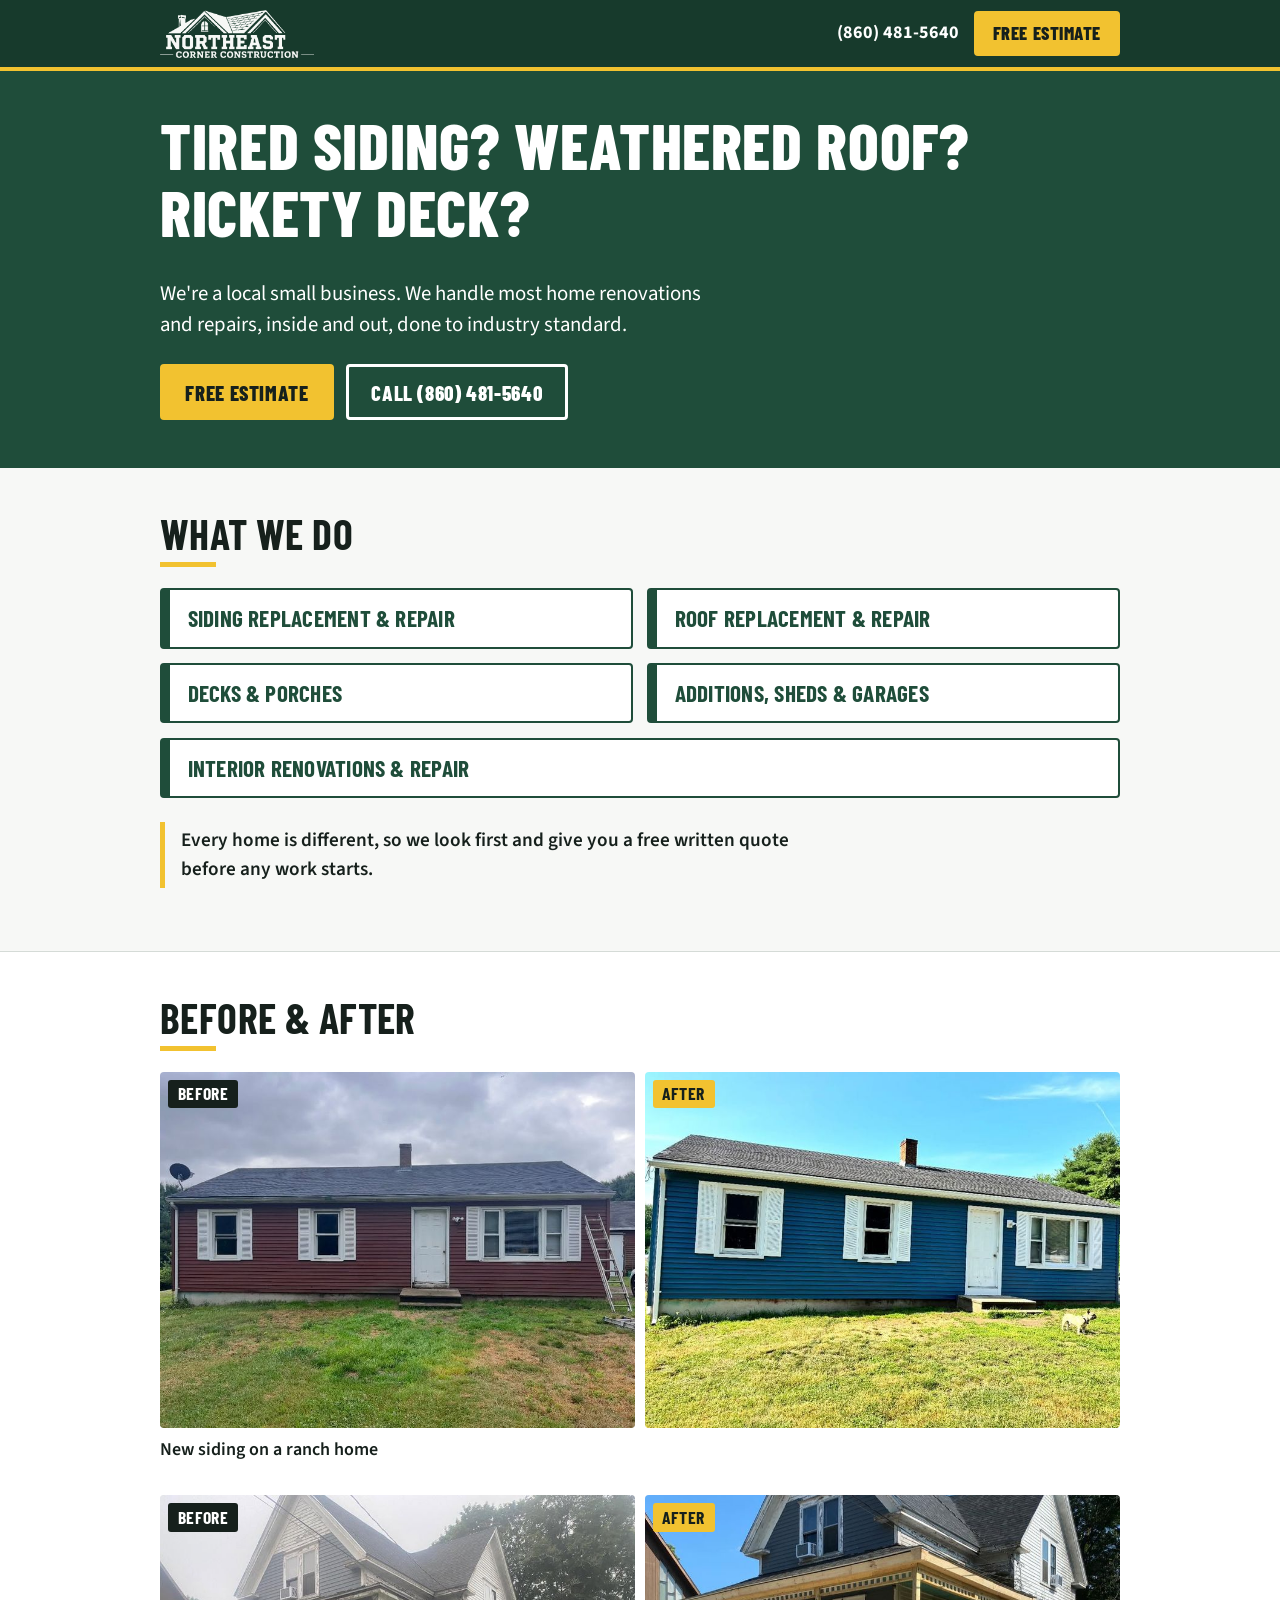
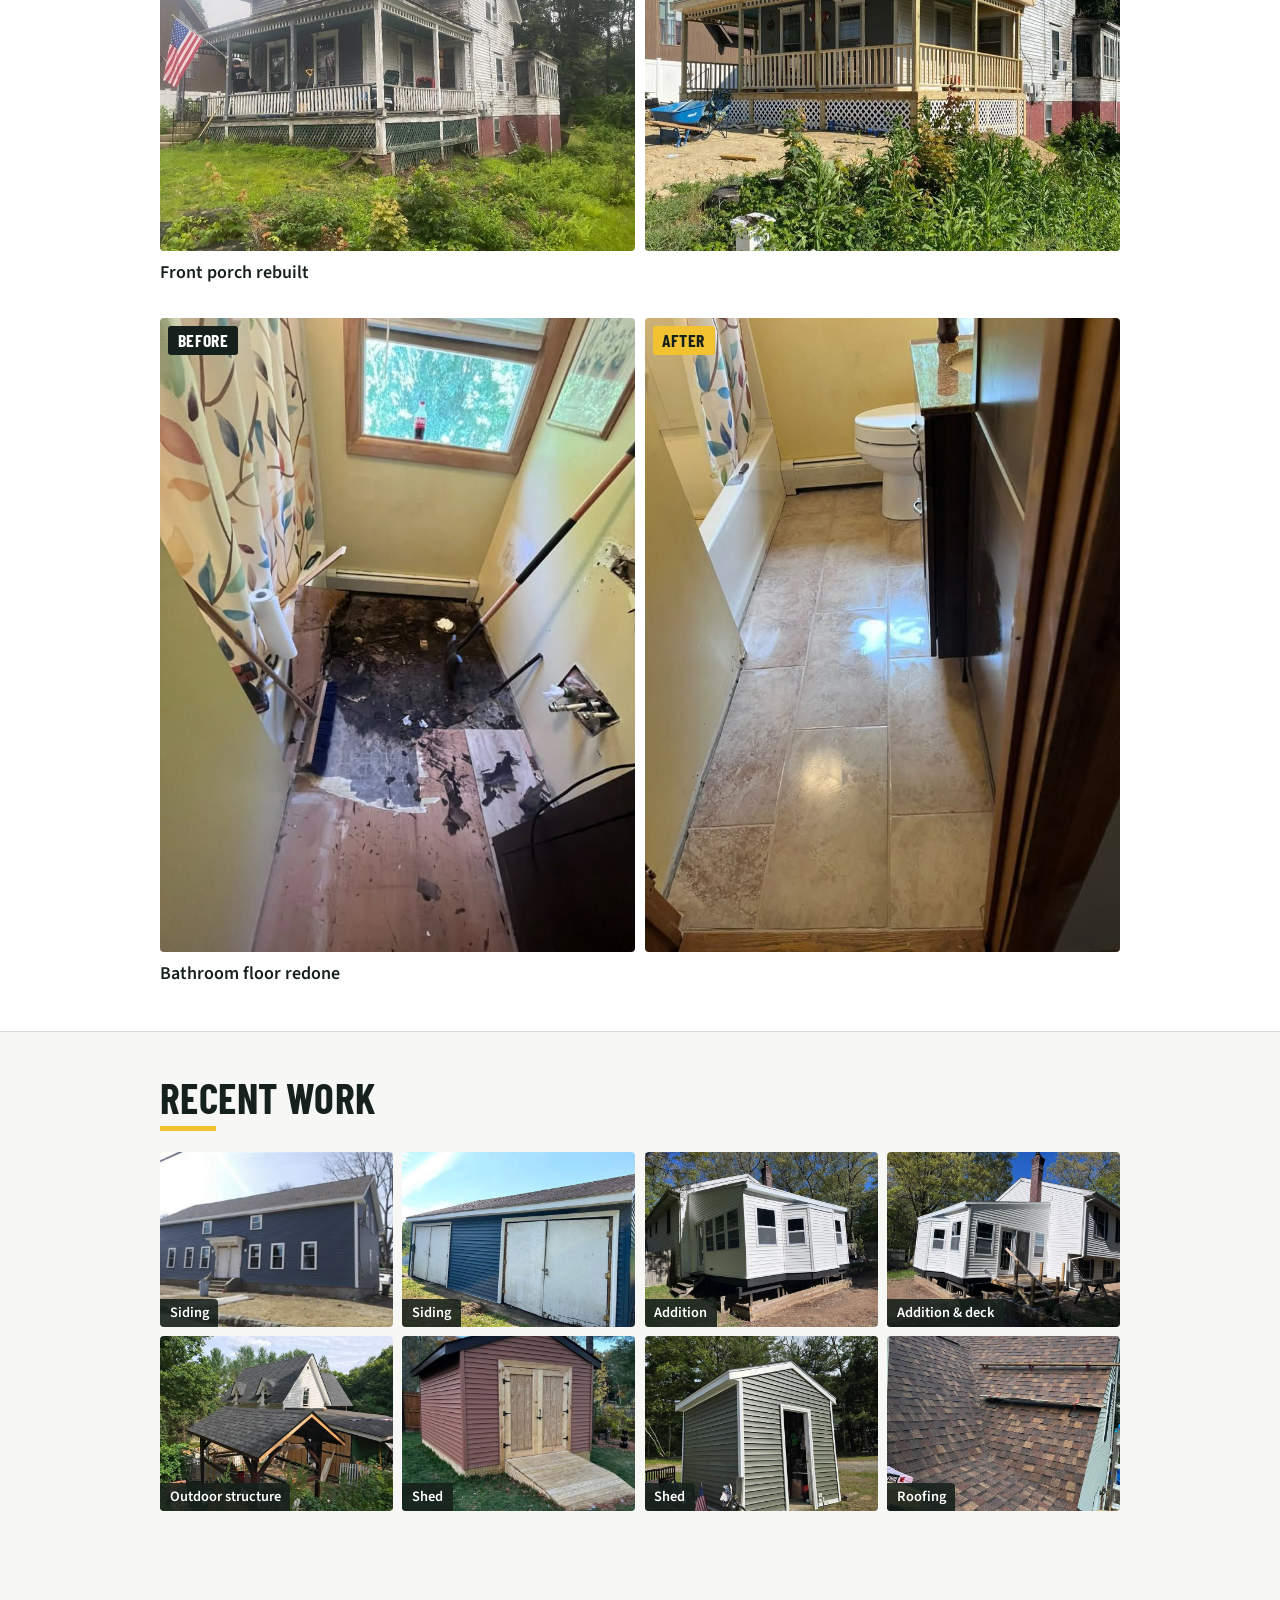
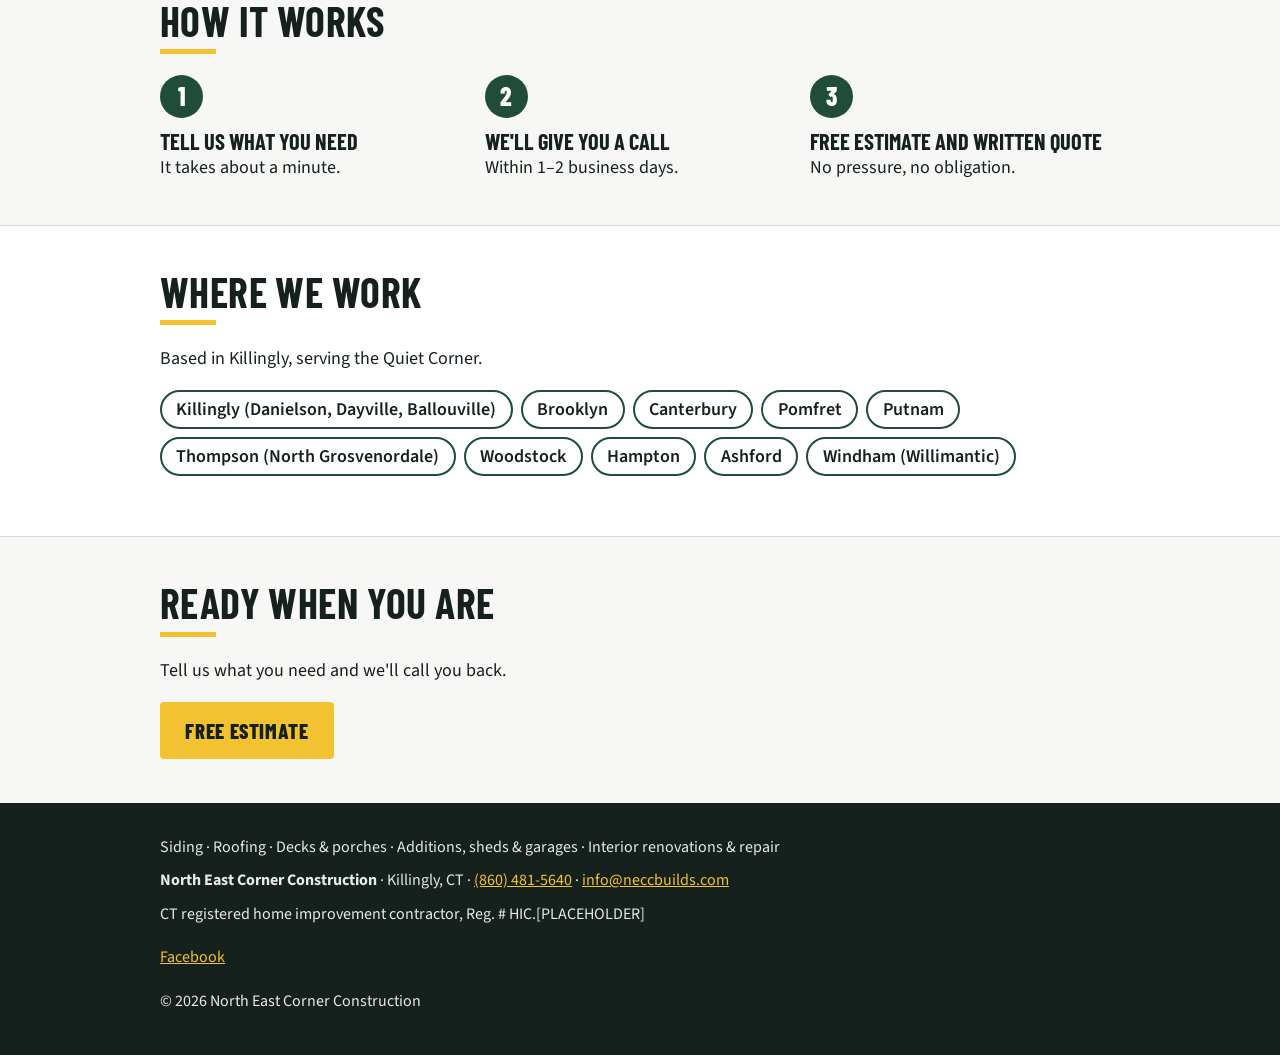
==== index.html @ 715888c3 "Initial NECC site: home, estimate form, before/after and work photos Static site for North East Corn" ====
<!doctype html>
<html lang="en">
<head>
  <meta charset="utf-8">
  <meta name="viewport" content="width=device-width, initial-scale=1">
  <title>North East Corner Construction | Siding, Roofing, Decks &amp; Renovations in Killingly, CT</title>
  <meta name="description" content="Local small business in Killingly, CT serving the Quiet Corner. Siding, roofing, decks, porches, additions, sheds, garages, and interior renovations and repair. Free written estimates.">
  <link rel="canonical" href="https://neccbuilds.com/">
  <link rel="icon" href="/favicon.svg" type="image/svg+xml">
  <meta name="theme-color" content="#1F4D3A">

  <meta property="og:type" content="website">
  <meta property="og:site_name" content="North East Corner Construction">
  <meta property="og:title" content="North East Corner Construction | Killingly, CT">
  <meta property="og:description" content="Siding, roofing, decks, porches, additions, sheds, garages, and interior renovations and repair across the Quiet Corner. Free written estimates.">
  <meta property="og:url" content="https://neccbuilds.com/">
  <meta name="twitter:card" content="summary">

  <link rel="preconnect" href="https://fonts.googleapis.com">
  <link rel="preconnect" href="https://fonts.gstatic.com" crossorigin>
  <link rel="stylesheet" href="https://fonts.googleapis.com/css2?family=Barlow+Condensed:wght@700;800&family=Source+Sans+3:wght@400;600;700&display=swap">
  <link rel="stylesheet" href="/css/style.css">

  <script type="application/ld+json">
  {
    "@context": "https://schema.org",
    "@type": "HomeAndConstructionBusiness",
    "name": "North East Corner Construction",
    "url": "https://neccbuilds.com/",
    "description": "Local small business in Killingly, CT. Siding, roofing, decks and porches, additions, sheds and garages, and interior renovations and repair.",
    "telephone": "+18604815640",
    "email": "info@neccbuilds.com",
    "address": {
      "@type": "PostalAddress",
      "addressLocality": "Killingly",
      "addressRegion": "CT",
      "addressCountry": "US"
    },
    "areaServed": [
      {"@type": "City", "name": "Killingly"},
      {"@type": "City", "name": "Danielson"},
      {"@type": "City", "name": "Dayville"},
      {"@type": "City", "name": "Ballouville"},
      {"@type": "City", "name": "Brooklyn"},
      {"@type": "City", "name": "Canterbury"},
      {"@type": "City", "name": "Pomfret"},
      {"@type": "City", "name": "Putnam"},
      {"@type": "City", "name": "Thompson"},
      {"@type": "City", "name": "North Grosvenordale"},
      {"@type": "City", "name": "Woodstock"},
      {"@type": "City", "name": "Hampton"},
      {"@type": "City", "name": "Ashford"},
      {"@type": "City", "name": "Windham"},
      {"@type": "City", "name": "Willimantic"}
    ]
  }
  </script>
</head>
<body>
  <a class="skip" href="#main">Skip to content</a>

  <header class="site-header">
    <div class="wrap">
      <a class="brand" href="/"><img src="/img/necc-logo-light.png" alt="North East Corner Construction" width="1017" height="318"></a>
      <div class="header-actions">
        <a class="tel-link" href="tel:+18604815640">(860) 481-5640</a>
        <a class="btn" href="/estimate/?src=website">Free estimate</a>
      </div>
    </div>
  </header>

  <main id="main">
    <section class="hero">
      <div class="wrap">
        <h1>Tired siding? Weathered roof? Rickety deck?</h1>
        <p class="sub">We're a local small business. We handle most home renovations and repairs, inside and out, done to industry standard.</p>
        <div class="cta-row">
          <a class="btn" href="/estimate/?src=website">Free estimate</a>
          <a class="btn btn-ghost" href="tel:+18604815640">Call (860) 481-5640</a>
        </div>
      </div>
    </section>

    <section id="services">
      <div class="wrap">
        <h2 class="rule">What we do</h2>
        <ul class="cards">
          <li class="card"><h3>Siding replacement &amp; repair</h3></li>
          <li class="card"><h3>Roof replacement &amp; repair</h3></li>
          <li class="card"><h3>Decks &amp; porches</h3></li>
          <li class="card"><h3>Additions, sheds &amp; garages</h3></li>
          <li class="card"><h3>Interior renovations &amp; repair</h3></li>
        </ul>
        <p class="price-note">Every home is different, so we look first and give you a free written quote before any work starts.</p>
      </div>
    </section>

    <section id="results" class="alt">
      <div class="wrap">
        <h2 class="rule">Before &amp; after</h2>
        <div class="pairs">
          <figure class="pair">
            <div class="pair-imgs">
              <div class="pair-img"><span class="tag">Before</span><img src="/img/work/ranch-before-front.jpg" srcset="/img/work/ranch-before-front-800.jpg 800w, /img/work/ranch-before-front.jpg 960w" sizes="(min-width: 62rem) 480px, (min-width: 40rem) 46vw, 100vw" alt="Ranch house with dark red siding and white shutters before the work" width="960" height="708" loading="lazy" decoding="async"></div>
              <div class="pair-img"><span class="tag tag-after">After</span><img src="/img/work/ranch-after-front.jpg" srcset="/img/work/ranch-after-front-800.jpg 800w, /img/work/ranch-after-front.jpg 960w" sizes="(min-width: 62rem) 480px, (min-width: 40rem) 46vw, 100vw" alt="The same ranch house with new blue siding and white shutters" width="960" height="706" loading="lazy" decoding="async"></div>
            </div>
            <figcaption>New siding on a ranch home</figcaption>
          </figure>
          <figure class="pair pair-porch">
            <div class="pair-imgs">
              <div class="pair-img"><span class="tag">Before</span><img src="/img/work/porch-before.jpg" srcset="/img/work/porch-before-800.jpg 800w, /img/work/porch-before.jpg 1179w" sizes="(min-width: 62rem) 480px, (min-width: 40rem) 46vw, 100vw" alt="Old front porch with worn paint on a two-story house" width="1179" height="858" loading="lazy" decoding="async"></div>
              <div class="pair-img"><span class="tag tag-after">After</span><img src="/img/work/porch-after-front.jpg" srcset="/img/work/porch-after-front-800.jpg 800w, /img/work/porch-after-front.jpg 1179w" sizes="(min-width: 62rem) 480px, (min-width: 40rem) 46vw, 100vw" alt="New wood-framed front porch with railing and lattice skirting" width="1179" height="1554" loading="lazy" decoding="async"></div>
            </div>
            <figcaption>Front porch rebuilt</figcaption>
          </figure>
          <figure class="pair pair-portrait">
            <div class="pair-imgs">
              <div class="pair-img"><span class="tag">Before</span><img src="/img/work/bathroom-before-gutted.jpg" sizes="(min-width: 62rem) 480px, (min-width: 40rem) 46vw, 100vw" alt="Bathroom with the old floor torn out down to the subfloor" width="720" height="960" loading="lazy" decoding="async"></div>
              <div class="pair-img"><span class="tag tag-after">After</span><img src="/img/work/bathroom-after-floor.jpg" sizes="(min-width: 62rem) 480px, (min-width: 40rem) 46vw, 100vw" alt="Bathroom with a new tile floor" width="720" height="960" loading="lazy" decoding="async"></div>
            </div>
            <figcaption>Bathroom floor redone</figcaption>
          </figure>
        </div>
      </div>
    </section>

    <section id="work">
      <div class="wrap">
        <h2 class="rule">Recent work</h2>
        <ul class="gallery">
          <li><a href="/img/work/colonial-blue-siding-after.jpg"><img src="/img/work/colonial-blue-siding-after.jpg" srcset="/img/work/colonial-blue-siding-after-800.jpg 800w, /img/work/colonial-blue-siding-after.jpg 828w" sizes="(min-width: 62rem) 240px, (min-width: 40rem) 23vw, 46vw" alt="Two-story house with new blue vinyl siding and white window trim" width="828" height="541" loading="lazy" decoding="async"><span class="cat">Siding</span></a></li>
          <li><a href="/img/work/garage-after-blue.jpg"><img src="/img/work/garage-after-blue.jpg" srcset="/img/work/garage-after-blue-800.jpg 800w, /img/work/garage-after-blue.jpg 960w" sizes="(min-width: 62rem) 240px, (min-width: 40rem) 23vw, 46vw" alt="Detached garage with new blue vinyl siding and white trim" width="960" height="706" loading="lazy" decoding="async"><span class="cat">Siding</span></a></li>
          <li><a href="/img/work/addition-white-corner.jpg"><img src="/img/work/addition-white-corner.jpg" srcset="/img/work/addition-white-corner-800.jpg 800w, /img/work/addition-white-corner.jpg 1600w" sizes="(min-width: 62rem) 240px, (min-width: 40rem) 23vw, 46vw" alt="White vinyl-sided addition with several windows on a raised black foundation" width="1600" height="1200" loading="lazy" decoding="async"><span class="cat">Addition</span></a></li>
          <li><a href="/img/work/addition-white-rear-deck.jpg"><img src="/img/work/addition-white-rear-deck.jpg" srcset="/img/work/addition-white-rear-deck-800.jpg 800w, /img/work/addition-white-rear-deck.jpg 1600w" sizes="(min-width: 62rem) 240px, (min-width: 40rem) 23vw, 46vw" alt="White vinyl-sided addition at the back of a house with a new wood deck and steps" width="1600" height="1200" loading="lazy" decoding="async"><span class="cat">Addition & deck</span></a></li>
          <li><a href="/img/work/pavilion-timber-frame-shingle-roof.jpg"><img src="/img/work/pavilion-timber-frame-shingle-roof.jpg" srcset="/img/work/pavilion-timber-frame-shingle-roof-800.jpg 800w, /img/work/pavilion-timber-frame-shingle-roof.jpg 1600w" sizes="(min-width: 62rem) 240px, (min-width: 40rem) 23vw, 46vw" alt="Timber-frame pavilion with a new black shingle roof beside a house being re-roofed" width="1600" height="1200" loading="lazy" decoding="async"><span class="cat">Outdoor structure</span></a></li>
          <li><a href="/img/work/shed-red-vinyl-front-ramp.jpg"><img src="/img/work/shed-red-vinyl-front-ramp.jpg" sizes="(min-width: 62rem) 240px, (min-width: 40rem) 23vw, 46vw" alt="Red vinyl-sided shed with double wood doors and a ramp" width="720" height="960" loading="lazy" decoding="async"><span class="cat">Shed</span></a></li>
          <li><a href="/img/work/shed-green-vinyl-front.jpg"><img src="/img/work/shed-green-vinyl-front.jpg" srcset="/img/work/shed-green-vinyl-front-800.jpg 800w, /img/work/shed-green-vinyl-front.jpg 1536w" sizes="(min-width: 62rem) 240px, (min-width: 40rem) 23vw, 46vw" alt="Green vinyl-sided shed with white trim and an open door" width="1536" height="2048" loading="lazy" decoding="async"><span class="cat">Shed</span></a></li>
          <li><a href="/img/work/roof-architectural-shingles-closeup.jpg"><img src="/img/work/roof-architectural-shingles-closeup.jpg" srcset="/img/work/roof-architectural-shingles-closeup-800.jpg 800w, /img/work/roof-architectural-shingles-closeup.jpg 1536w" sizes="(min-width: 62rem) 240px, (min-width: 40rem) 23vw, 46vw" alt="Roof with new brown architectural shingles" width="1536" height="2048" loading="lazy" decoding="async"><span class="cat">Roofing</span></a></li>
        </ul>
      </div>
    </section>

    <section id="how">
      <div class="wrap">
        <h2 class="rule">How it works</h2>
        <ol class="steps">
          <li><strong>Tell us what you need</strong>It takes about a minute.</li>
          <li><strong>We'll give you a call</strong>Within 1&ndash;2 business days.</li>
          <li><strong>Free estimate and written quote</strong>No pressure, no obligation.</li>
        </ol>
      </div>
    </section>

    <section id="area" class="alt">
      <div class="wrap">
        <h2 class="rule">Where we work</h2>
        <p>Based in Killingly, serving the Quiet Corner.</p>
        <ul class="towns">
          <li>Killingly (Danielson, Dayville, Ballouville)</li>
          <li>Brooklyn</li>
          <li>Canterbury</li>
          <li>Pomfret</li>
          <li>Putnam</li>
          <li>Thompson (North Grosvenordale)</li>
          <li>Woodstock</li>
          <li>Hampton</li>
          <li>Ashford</li>
          <li>Windham (Willimantic)</li>
        </ul>
      </div>
    </section>

    <section id="start">
      <div class="wrap">
        <h2 class="rule">Ready when you are</h2>
        <p>Tell us what you need and we'll call you back.</p>
        <a class="btn" href="/estimate/?src=website">Free estimate</a>
      </div>
    </section>
  </main>

  <footer class="site-footer">
    <div class="wrap">
      <p>Siding &middot; Roofing &middot; Decks &amp; porches &middot; Additions, sheds &amp; garages &middot; Interior renovations &amp; repair</p>
      <p><strong>North East Corner Construction</strong> &middot; Killingly, CT &middot; <a href="tel:+18604815640">(860) 481-5640</a> &middot; <a href="mailto:info@neccbuilds.com">info@neccbuilds.com</a></p>
      <!-- TODO(Noah): replace HIC.[PLACEHOLDER] with the real registration number once the owner supplies it -->
      <p>CT registered home improvement contractor, Reg. # HIC.[PLACEHOLDER]</p>
      <p class="foot-links">
        <a href="https://www.facebook.com/profile.php?id=61581040070336" target="_blank" rel="noopener">Facebook</a>
      </p>
      <p>&copy; <span id="yr">2026</span> North East Corner Construction</p>
    </div>
  </footer>
  <script>document.getElementById('yr').textContent = new Date().getFullYear();</script>
</body>
</html>
---- css/style.css ----
:root {
  --spruce: #1F4D3A;
  --spruce-dark: #173a2c;
  --yellow: #F2C230;
  --ink: #16201C;
  --paper: #F7F8F6;
  --line: #d5dbd7;
  --white: #fff;
  --error: #a4161a;
  --head: "Barlow Condensed", "Arial Narrow", "Helvetica Neue", Arial, sans-serif;
  --body: "Source Sans 3", "Segoe UI", system-ui, -apple-system, Helvetica, Arial, sans-serif;
}

*, *::before, *::after { box-sizing: border-box; }
html { -webkit-text-size-adjust: 100%; }
body {
  margin: 0;
  background: var(--paper);
  color: var(--ink);
  font-family: var(--body);
  font-size: 1.125rem;
  line-height: 1.5;
  overflow-x: hidden;
}
img { max-width: 100%; height: auto; display: block; }
a { color: var(--spruce); }
a:focus-visible, button:focus-visible, input:focus-visible, textarea:focus-visible, select:focus-visible {
  outline: 3px solid var(--yellow);
  outline-offset: 2px;
  box-shadow: 0 0 0 5px var(--ink);
}

h1, h2, h3 {
  font-family: var(--head);
  text-transform: uppercase;
  line-height: 1.05;
  letter-spacing: 0.01em;
  margin: 0 0 0.5em;
}
h1 { font-size: clamp(2.4rem, 9vw, 4rem); font-weight: 800; }
h2 { font-size: clamp(1.9rem, 6vw, 2.6rem); font-weight: 700; }
h3 { font-size: 1.5rem; font-weight: 700; }
p { margin: 0 0 1em; }

.wrap { width: 100%; max-width: 62rem; margin: 0 auto; padding: 0 1rem; }
.skip {
  position: absolute; left: -999px; top: 0; background: var(--yellow); color: var(--ink);
  padding: 0.75rem 1rem; font-weight: 700; z-index: 10;
}
.skip:focus { left: 0; }

/* Buttons */
.btn {
  display: inline-flex; align-items: center; justify-content: center;
  min-height: 48px; padding: 0.6rem 1.4rem;
  font-family: var(--head); font-weight: 800; font-size: 1.3rem; text-transform: uppercase; letter-spacing: 0.03em;
  text-decoration: none; text-align: center;
  border: 3px solid var(--yellow); border-radius: 4px;
  background: var(--yellow); color: var(--ink); cursor: pointer;
}
.btn:hover { background: #ffd24a; border-color: #ffd24a; }
.btn-ghost { background: transparent; color: var(--white); border-color: var(--white); }
.btn-ghost:hover { background: rgba(255, 255, 255, 0.12); border-color: var(--white); }
.btn[disabled] { opacity: 0.6; cursor: wait; }

/* Header */
.site-header { background: var(--spruce-dark); color: var(--white); border-bottom: 4px solid var(--yellow); }
.site-header .wrap { display: flex; flex-wrap: wrap; align-items: center; justify-content: space-between; gap: 0.5rem 1rem; padding-top: 0.6rem; padding-bottom: 0.6rem; }
.brand img { height: 48px; width: auto; max-width: 62vw; }
.brand {
  font-family: var(--head); font-weight: 800; text-transform: uppercase; font-size: 1.35rem; line-height: 1;
  color: var(--white); text-decoration: none; min-height: 44px; display: inline-flex; align-items: center;
}
.header-actions { display: flex; align-items: center; gap: 0.5rem; flex-wrap: wrap; }
.tel-link {
  color: var(--white); font-weight: 700; text-decoration: none; min-height: 44px; display: inline-flex; align-items: center; padding: 0 0.4rem;
  border-bottom: 2px solid transparent; white-space: nowrap;
}
.tel-link:hover { border-bottom-color: var(--yellow); }
.site-header .btn { min-height: 44px; padding: 0.35rem 1rem; font-size: 1.15rem; }

/* Hero */
.hero { background: var(--spruce); color: var(--white); padding: 2.5rem 0 3rem; }
.hero p.sub { font-size: 1.3rem; max-width: 36rem; margin-bottom: 1.5rem; }
.hero .cta-row { display: flex; flex-wrap: wrap; gap: 0.75rem; }
.hero .cta-row .btn { flex: 1 1 15rem; }

/* Sections */
section { padding: 2.75rem 0; }
section.alt { background: var(--white); border-top: 1px solid var(--line); border-bottom: 1px solid var(--line); }
h2.rule::after { content: ""; display: block; width: 3.5rem; height: 5px; background: var(--yellow); margin-top: 0.4rem; }

.cards { display: grid; grid-template-columns: 1fr; gap: 0.9rem; list-style: none; padding: 0; margin: 0 0 1.5rem; }
.card { background: var(--white); border: 2px solid var(--spruce); border-left-width: 10px; border-radius: 4px; padding: 1rem 1.1rem; }
.card h3 { margin: 0; font-size: 1.45rem; color: var(--spruce); }
.price-note { font-size: 1.2rem; font-weight: 600; border-left: 5px solid var(--yellow); padding: 0.25rem 0 0.25rem 1rem; max-width: 40rem; }

.steps { list-style: none; counter-reset: step; padding: 0; margin: 0; display: grid; gap: 0.9rem; }
.steps li { counter-increment: step; position: relative; padding: 0.2rem 0 0.2rem 3.6rem; min-height: 2.8rem; }
.steps li::before {
  content: counter(step); position: absolute; left: 0; top: 0;
  width: 2.7rem; height: 2.7rem; border-radius: 50%; background: var(--spruce); color: var(--white);
  font-family: var(--head); font-weight: 800; font-size: 1.6rem; display: flex; align-items: center; justify-content: center;
}
.steps strong { display: block; font-family: var(--head); text-transform: uppercase; font-size: 1.4rem; line-height: 1.1; }

.towns { list-style: none; padding: 0; margin: 0 0 1rem; display: flex; flex-wrap: wrap; gap: 0.5rem; }
.towns li { background: var(--white); border: 2px solid var(--spruce); border-radius: 999px; padding: 0.25rem 0.9rem; font-weight: 600; }
.placeholder-flag {
  display: inline-block; background: #fff3c4; border: 2px dashed #8a6d00; color: #4d3d00;
  padding: 0.15rem 0.6rem; font-size: 0.95rem; font-weight: 600; border-radius: 4px;
}

.pairs { display: grid; gap: 2rem; }
.pair { margin: 0; }
.pair-imgs { display: grid; grid-template-columns: 1fr; gap: 0.6rem; }
.pair-img { position: relative; }
.pair-img img { width: 100%; height: auto; aspect-ratio: 4 / 3; object-fit: cover; border-radius: 4px; background: #e8ece9; }
.pair-portrait .pair-img img { aspect-ratio: 3 / 4; }
.pair-porch .pair-img img { object-position: 50% 42%; }
.tag { position: absolute; left: 0.5rem; top: 0.5rem; z-index: 1; background: var(--ink); color: var(--white); font-family: var(--head); font-weight: 700; text-transform: uppercase; letter-spacing: 0.04em; font-size: 1.1rem; line-height: 1; padding: 0.35rem 0.6rem; border-radius: 3px; }
.tag-after { background: var(--yellow); color: var(--ink); }
.pair figcaption { font-weight: 600; margin-top: 0.5rem; }
.gallery { list-style: none; padding: 0; margin: 0; display: grid; grid-template-columns: 1fr 1fr; gap: 0.6rem; }
.gallery a { position: relative; display: block; aspect-ratio: 4 / 3; border-radius: 4px; overflow: hidden; background: #e8ece9; }
.gallery img { width: 100%; height: 100%; object-fit: cover; }
.gallery .cat { position: absolute; left: 0; bottom: 0; background: rgba(22, 32, 28, 0.88); color: var(--white); font-size: 0.9rem; font-weight: 600; padding: 0.2rem 0.6rem; border-top-right-radius: 4px; }

/* Footer */
.site-footer { background: var(--ink); color: #e6ebe8; padding: 2rem 0; font-size: 1rem; }
.site-footer a { color: var(--yellow); }
.site-footer a[href^="tel:"], .site-footer a[href^="mailto:"] { white-space: nowrap; }
.site-footer p { margin: 0 0 0.6rem; }
.site-footer .foot-links a { display: inline-flex; align-items: center; min-height: 44px; }

/* Estimate form */
.page-head { background: var(--spruce); color: var(--white); padding: 2rem 0 2.25rem; border-bottom: 4px solid var(--yellow); }
.page-head .eyebrow { font-weight: 600; margin: 0 0 0.75rem; }
.page-head .intro { font-size: 1.2rem; max-width: 36rem; margin: 0; }
.form-wrap { padding-top: 2rem; padding-bottom: 3rem; }
form.estimate { max-width: 36rem; }
.field { margin: 0 0 1.4rem; border: 0; padding: 0; min-width: 0; }
.field > label, .field > legend { display: block; font-weight: 700; margin-bottom: 0.3rem; padding: 0; }
.req { color: var(--error); }
.hint { display: block; font-size: 0.95rem; color: #3d4a44; margin: -0.1rem 0 0.4rem; font-weight: 400; }
input[type="text"], input[type="tel"], input[type="email"], textarea {
  width: 100%; min-height: 48px; padding: 0.6rem 0.75rem; font: inherit; color: var(--ink);
  background: var(--white); border: 2px solid #5b6a63; border-radius: 4px;
}
textarea { min-height: 7rem; resize: vertical; }
.options { display: grid; gap: 0.4rem; }
.opt { display: flex; align-items: flex-start; gap: 0.75rem; min-height: 48px; padding: 0.55rem 0.75rem; background: var(--white); border: 2px solid #5b6a63; border-radius: 4px; cursor: pointer; }
.opt input { width: 1.5rem; height: 1.5rem; margin: 0.1rem 0 0; flex: none; accent-color: var(--spruce); }
.opt span { flex: 1; }
.consent { background: var(--white); border: 3px solid var(--spruce); border-radius: 4px; padding: 0.9rem; }
.consent .opt { border: 0; padding: 0; background: transparent; }
.sig-note { font-size: 0.95rem; }
.hp { position: absolute !important; left: -9999px; width: 1px; height: 1px; overflow: hidden; }
.field-error { color: var(--error); font-weight: 600; font-size: 1rem; margin: 0.3rem 0 0; }
.invalid { border-color: var(--error) !important; }
.form-error { background: #fdecea; border: 2px solid var(--error); color: #5c0d10; padding: 0.75rem 1rem; border-radius: 4px; margin: 0 0 1.25rem; font-weight: 600; }
.form-error[hidden], .field-error[hidden] { display: none; }
form.estimate .btn { width: 100%; min-height: 56px; font-size: 1.5rem; }
.thanks { max-width: 36rem; background: var(--white); border: 3px solid var(--spruce); border-radius: 4px; padding: 1.5rem; }
.thanks[hidden] { display: none; }
.back { display: inline-flex; align-items: center; min-height: 44px; margin-top: 1.25rem; font-weight: 600; }
noscript .form-error { display: block; }

@media (min-width: 40rem) {
  .cards { grid-template-columns: 1fr 1fr; }
  .gallery { grid-template-columns: repeat(4, 1fr); }
  .pair-imgs { grid-template-columns: 1fr 1fr; }
  .cards li:last-child:nth-child(odd) { grid-column: 1 / -1; }
  .steps { grid-template-columns: repeat(3, 1fr); }
  .steps li { padding: 3.4rem 0 0 0; }
  .hero .cta-row .btn { flex: 0 0 auto; }
  .brand { font-size: 1.7rem; }
}
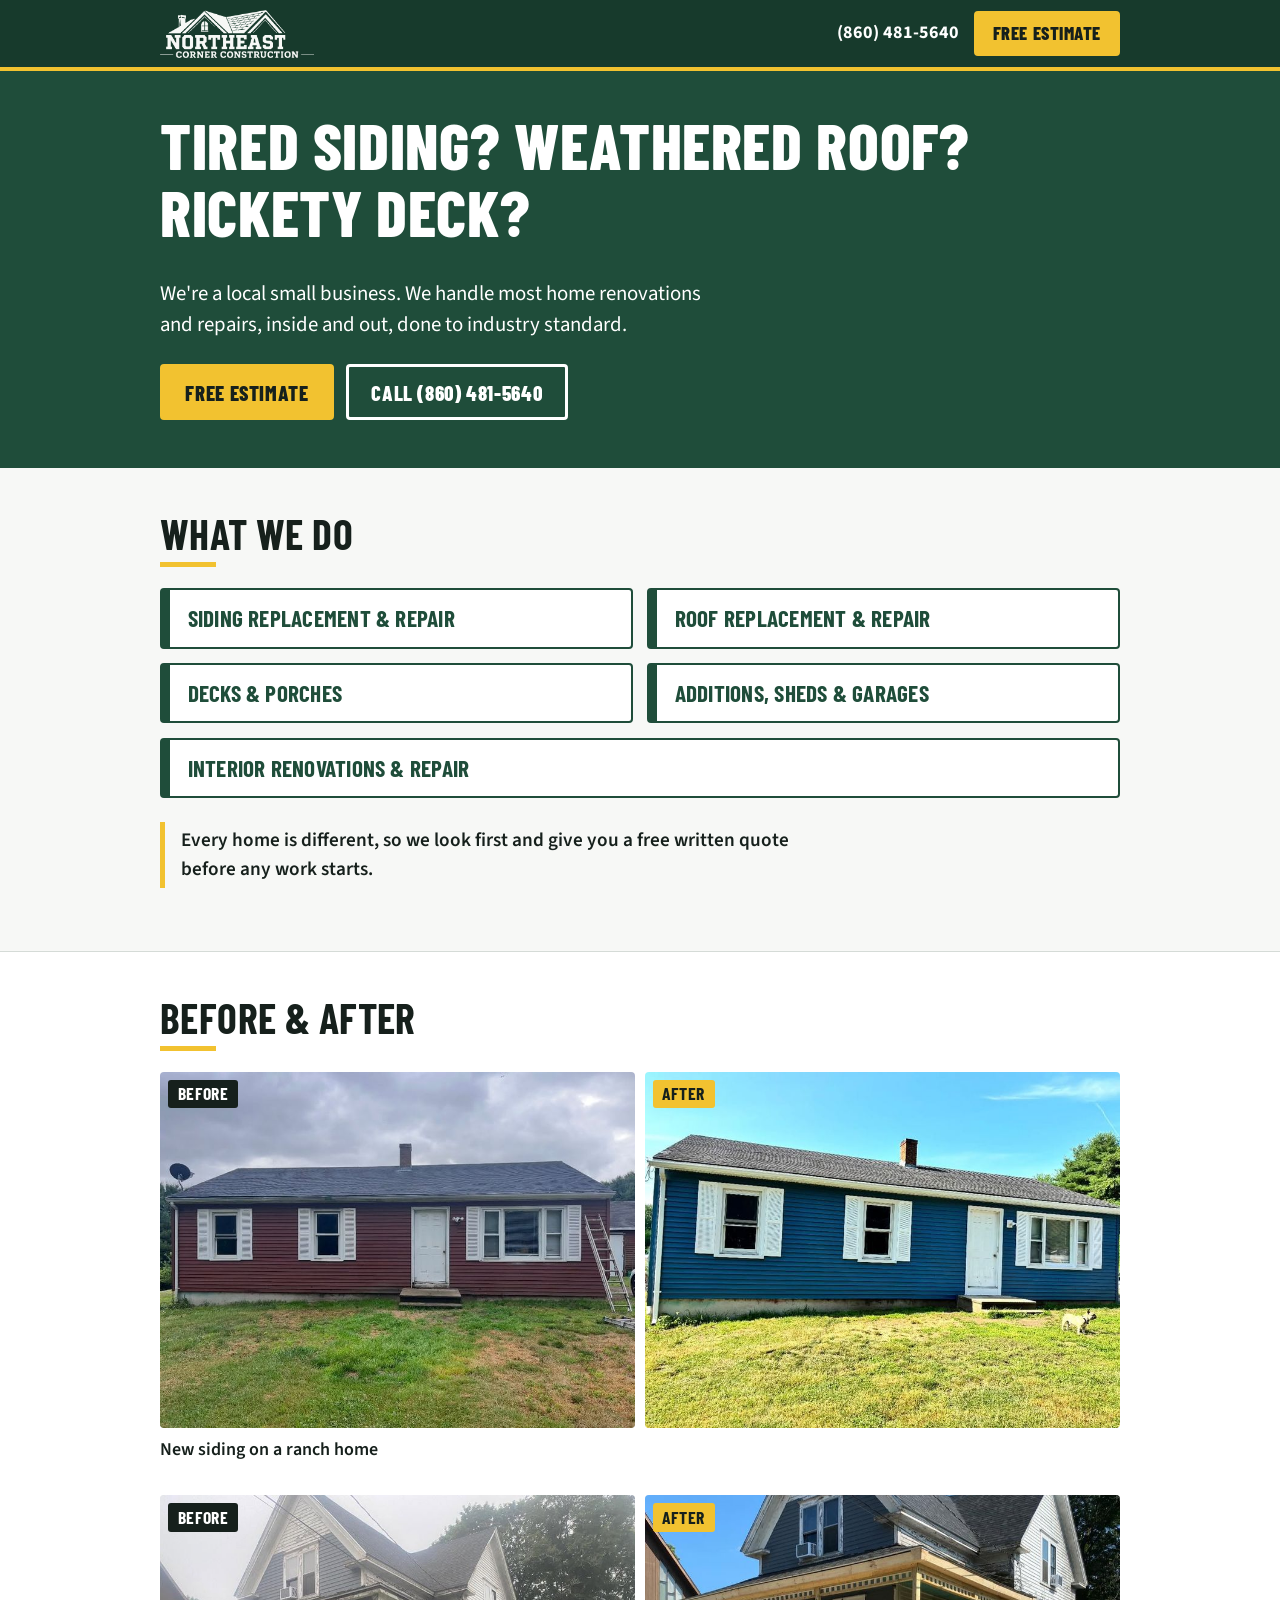
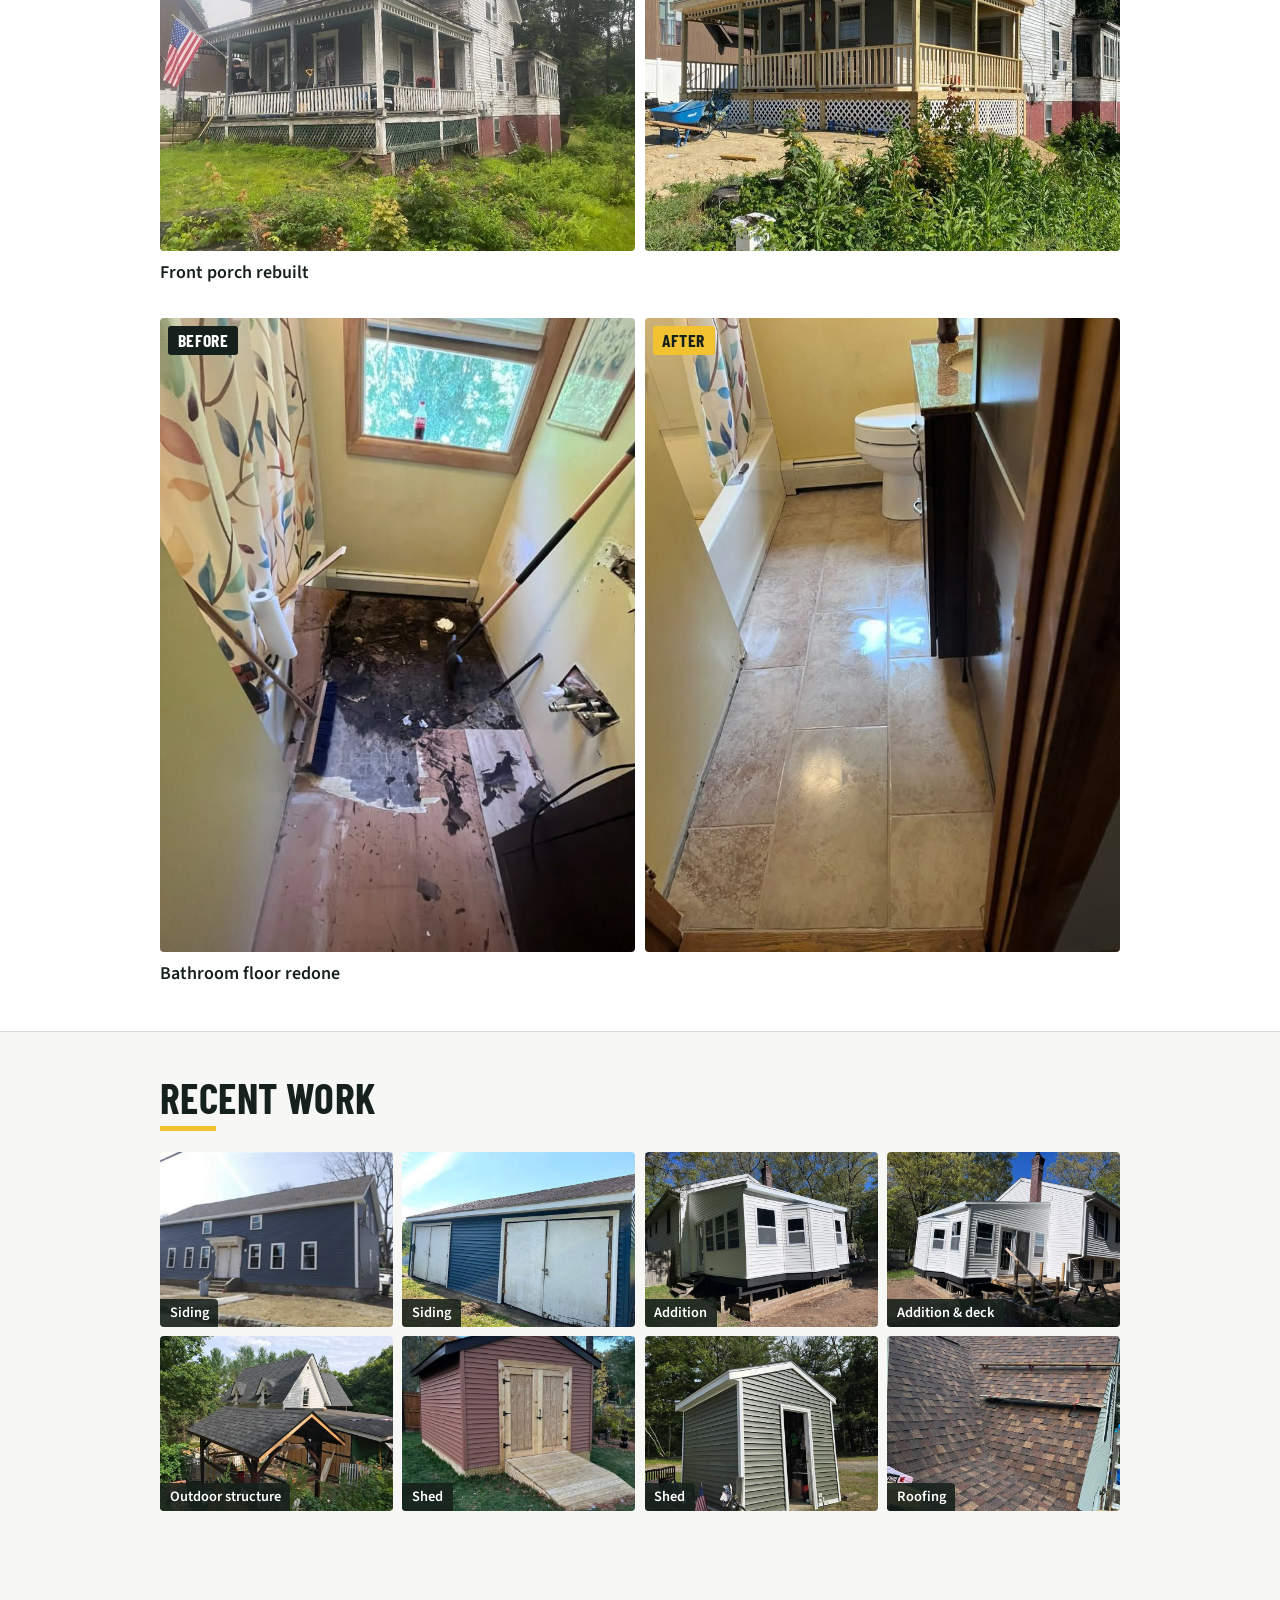
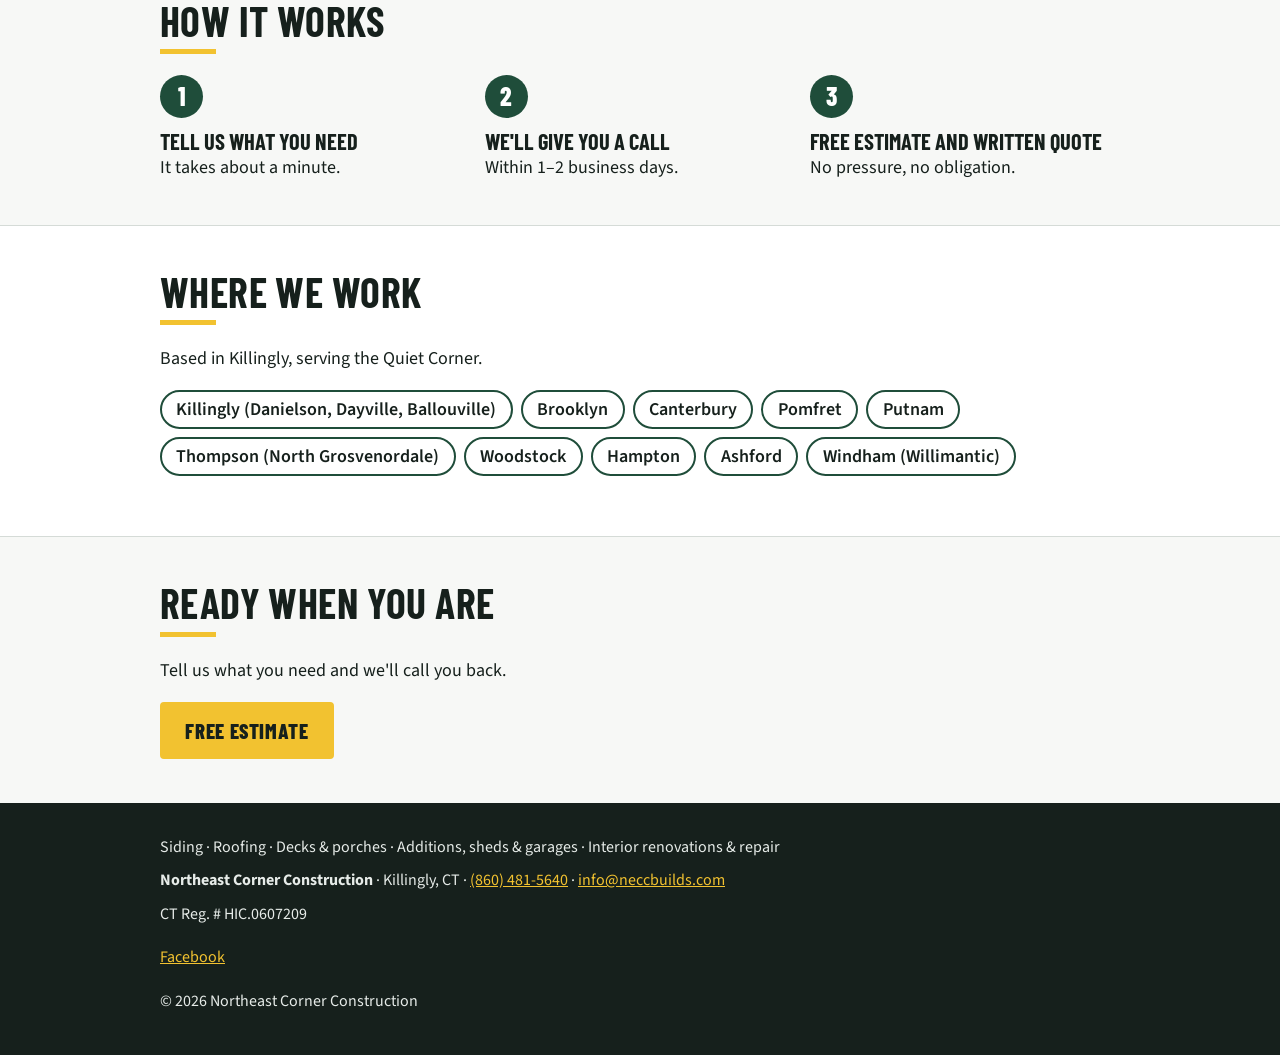
==== commit 502c5034: "Finalize: HIC.0607209, official business name "Northeast Corner Construction"; reg number on 404 and" ====
--- a/index.html
+++ b/index.html
@@ -3,15 +3,15 @@
 <head>
   <meta charset="utf-8">
   <meta name="viewport" content="width=device-width, initial-scale=1">
-  <title>North East Corner Construction | Siding, Roofing, Decks &amp; Renovations in Killingly, CT</title>
+  <title>Northeast Corner Construction | Siding, Roofing, Decks &amp; Renovations in Killingly, CT</title>
   <meta name="description" content="Local small business in Killingly, CT serving the Quiet Corner. Siding, roofing, decks, porches, additions, sheds, garages, and interior renovations and repair. Free written estimates.">
   <link rel="canonical" href="https://neccbuilds.com/">
   <link rel="icon" href="/favicon.svg" type="image/svg+xml">
   <meta name="theme-color" content="#1F4D3A">
 
   <meta property="og:type" content="website">
-  <meta property="og:site_name" content="North East Corner Construction">
-  <meta property="og:title" content="North East Corner Construction | Killingly, CT">
+  <meta property="og:site_name" content="Northeast Corner Construction">
+  <meta property="og:title" content="Northeast Corner Construction | Killingly, CT">
   <meta property="og:description" content="Siding, roofing, decks, porches, additions, sheds, garages, and interior renovations and repair across the Quiet Corner. Free written estimates.">
   <meta property="og:url" content="https://neccbuilds.com/">
   <meta name="twitter:card" content="summary">
@@ -25,7 +25,7 @@
   {
     "@context": "https://schema.org",
     "@type": "HomeAndConstructionBusiness",
-    "name": "North East Corner Construction",
+    "name": "Northeast Corner Construction",
     "url": "https://neccbuilds.com/",
     "description": "Local small business in Killingly, CT. Siding, roofing, decks and porches, additions, sheds and garages, and interior renovations and repair.",
     "telephone": "+18604815640",
@@ -61,7 +61,7 @@
 
   <header class="site-header">
     <div class="wrap">
-      <a class="brand" href="/"><img src="/img/necc-logo-light.png" alt="North East Corner Construction" width="1017" height="318"></a>
+      <a class="brand" href="/"><img src="/img/necc-logo-light.png" alt="Northeast Corner Construction" width="1017" height="318"></a>
       <div class="header-actions">
         <a class="tel-link" href="tel:+18604815640">(860) 481-5640</a>
         <a class="btn" href="/estimate/?src=website">Free estimate</a>
@@ -182,13 +182,12 @@
   <footer class="site-footer">
     <div class="wrap">
       <p>Siding &middot; Roofing &middot; Decks &amp; porches &middot; Additions, sheds &amp; garages &middot; Interior renovations &amp; repair</p>
-      <p><strong>North East Corner Construction</strong> &middot; Killingly, CT &middot; <a href="tel:+18604815640">(860) 481-5640</a> &middot; <a href="mailto:info@neccbuilds.com">info@neccbuilds.com</a></p>
-      <!-- TODO(Noah): replace HIC.[PLACEHOLDER] with the real registration number once the owner supplies it -->
-      <p>CT registered home improvement contractor, Reg. # HIC.[PLACEHOLDER]</p>
+      <p><strong>Northeast Corner Construction</strong> &middot; Killingly, CT &middot; <a href="tel:+18604815640">(860) 481-5640</a> &middot; <a href="mailto:info@neccbuilds.com">info@neccbuilds.com</a></p>
+      <p>CT Reg. # HIC.0607209</p>
       <p class="foot-links">
         <a href="https://www.facebook.com/profile.php?id=61581040070336" target="_blank" rel="noopener">Facebook</a>
       </p>
-      <p>&copy; <span id="yr">2026</span> North East Corner Construction</p>
+      <p>&copy; <span id="yr">2026</span> Northeast Corner Construction</p>
     </div>
   </footer>
   <script>document.getElementById('yr').textContent = new Date().getFullYear();</script>
--- a/css/style.css
+++ b/css/style.css
@@ -176,3 +176,16 @@
   .hero .cta-row .btn { flex: 0 0 auto; }
   .brand { font-size: 1.7rem; }
 }
+
+/* Backend-down fallback */
+.fallback { max-width: 36rem; background: var(--white); border: 3px solid var(--spruce); border-radius: 4px; padding: 1.25rem; }
+.fallback[hidden] { display: none; }
+.fallback-msg { font-size: 1.2rem; font-weight: 600; }
+.fallback-actions { display: grid; gap: 0.75rem; margin: 1rem 0 1.5rem; }
+.btn-outline { background: transparent; color: var(--spruce); border-color: var(--spruce); }
+.btn-outline:hover { background: #e8ece9; border-color: var(--spruce); }
+.fallback h2 { font-size: 1.5rem; }
+.answers { margin: 0; font-size: 1rem; }
+.answers dt { font-weight: 700; margin-top: 0.6rem; }
+.answers dd { margin: 0; white-space: pre-wrap; overflow-wrap: anywhere; }
+.reg-note { margin: .75rem 0 0; font-size: .9rem; color: var(--muted, #555); }
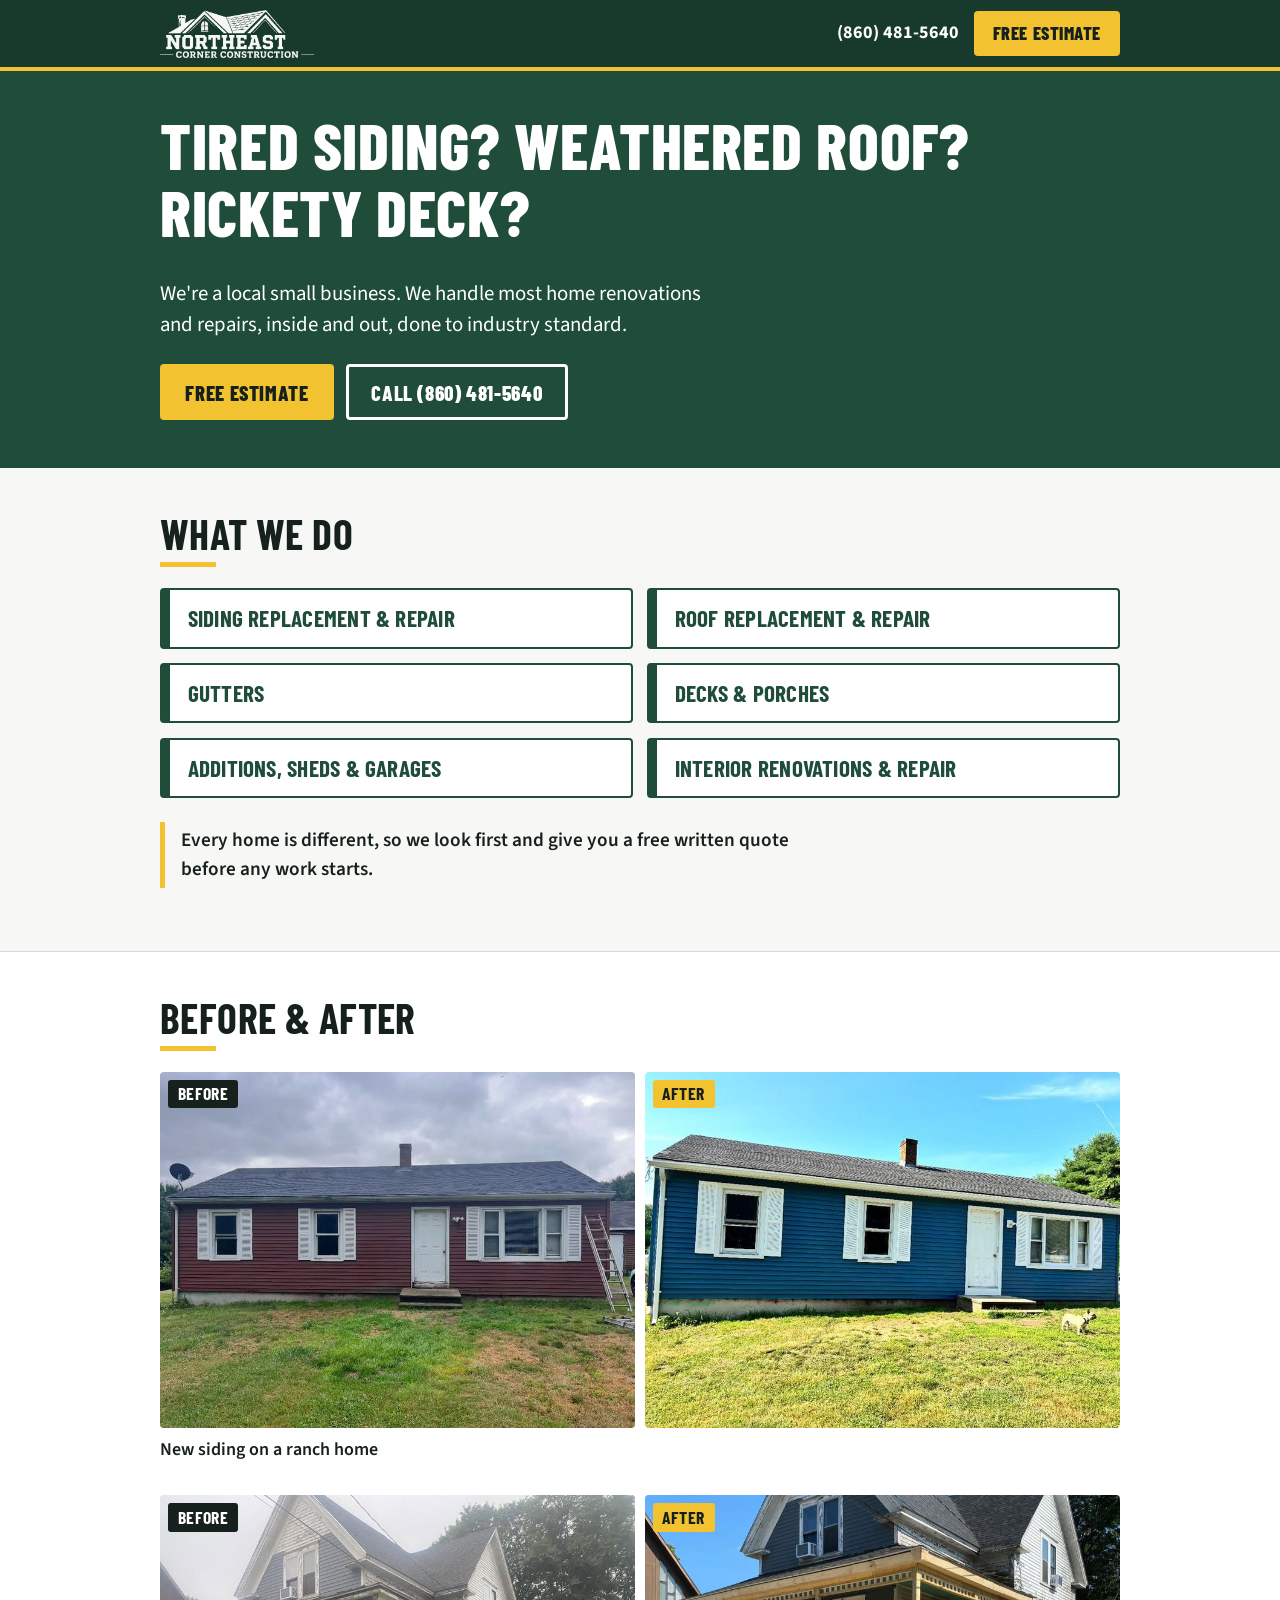
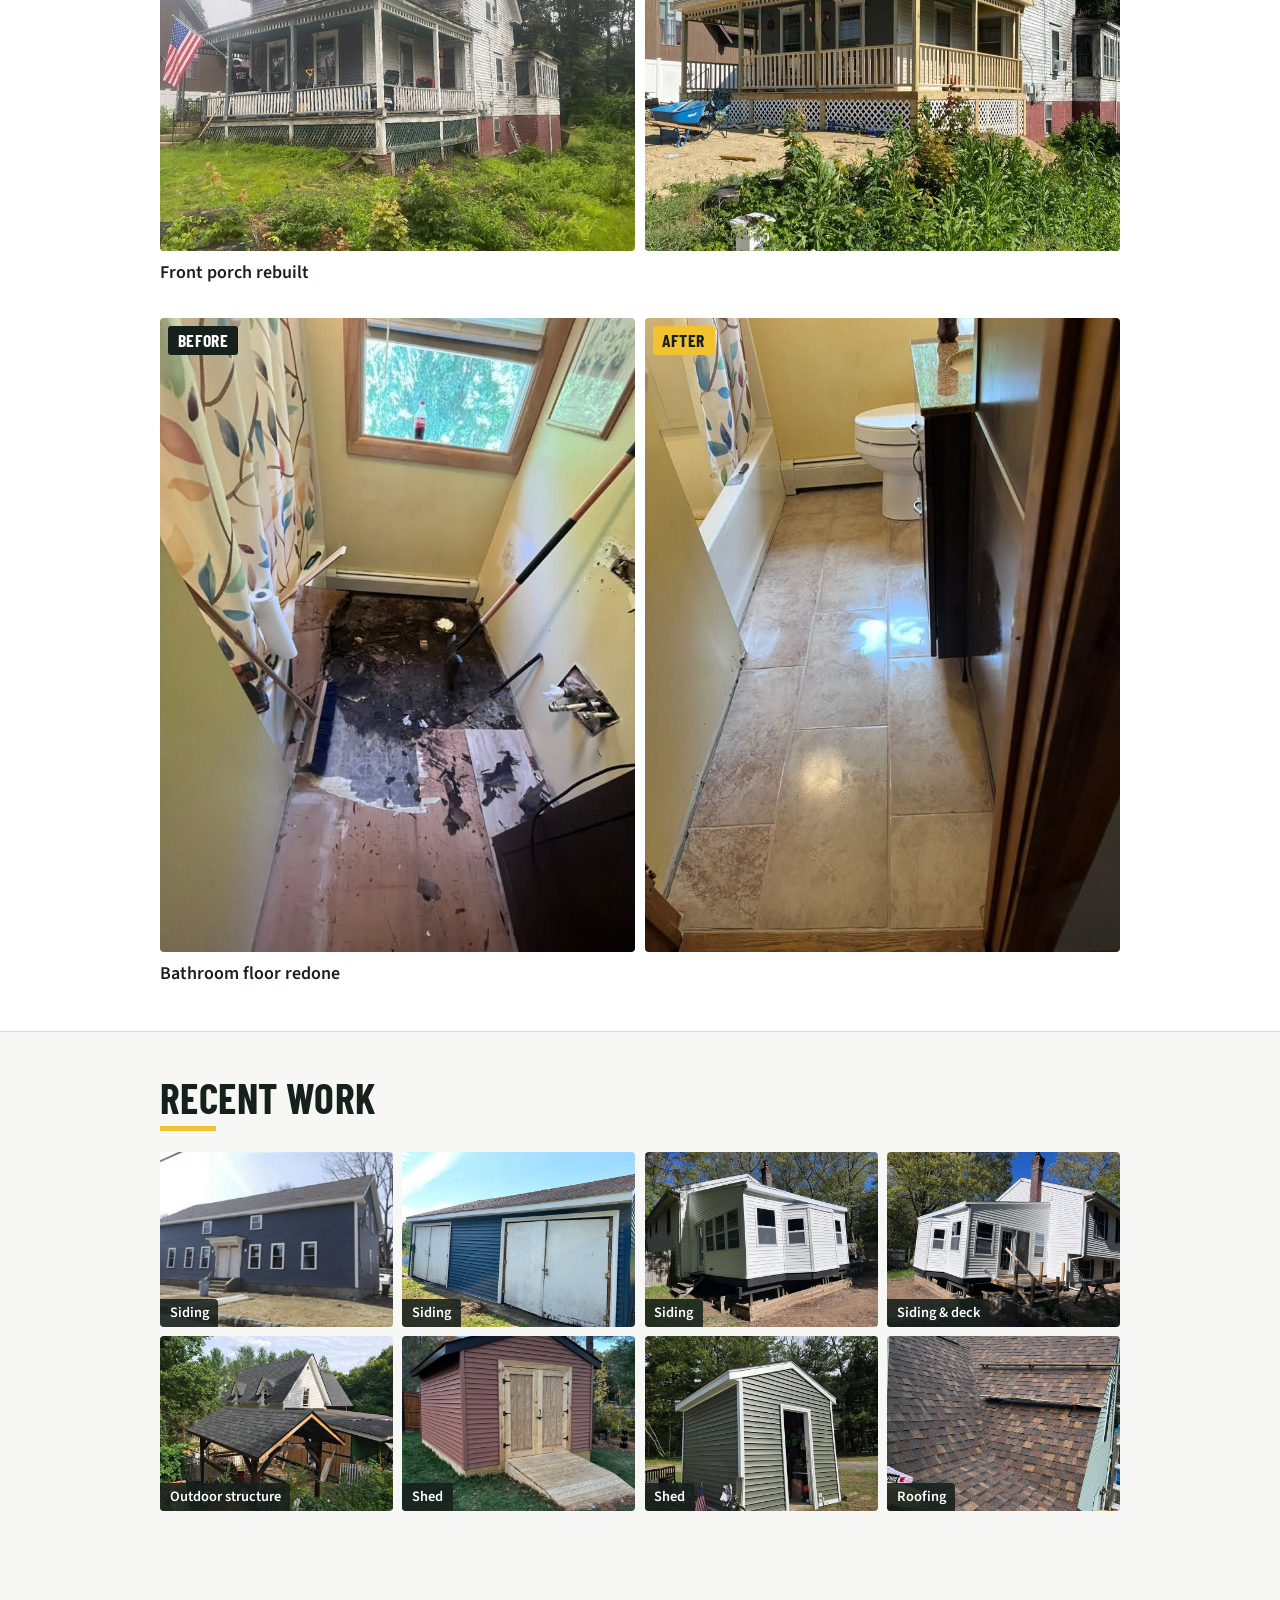
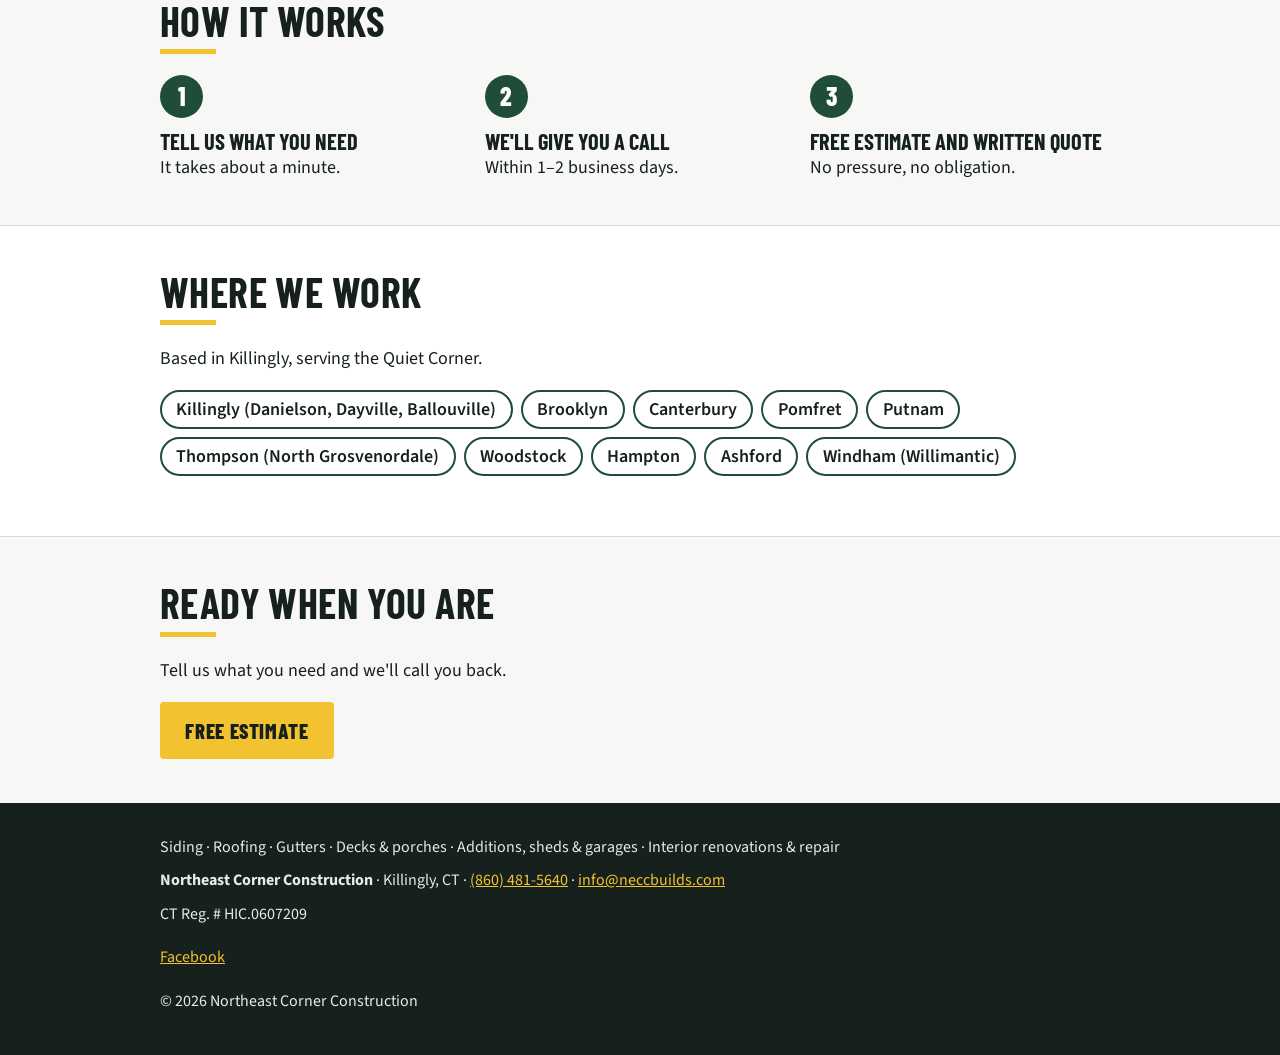
==== commit 5514ed66: "Add Gutters as the third service; relabel the two white vinyl photos as siding jobs - Gutters: estim" ====
--- a/index.html
+++ b/index.html
@@ -3,8 +3,8 @@
 <head>
   <meta charset="utf-8">
   <meta name="viewport" content="width=device-width, initial-scale=1">
-  <title>Northeast Corner Construction | Siding, Roofing, Decks &amp; Renovations in Killingly, CT</title>
-  <meta name="description" content="Local small business in Killingly, CT serving the Quiet Corner. Siding, roofing, decks, porches, additions, sheds, garages, and interior renovations and repair. Free written estimates.">
+  <title>Northeast Corner Construction | Siding, Roofing, Gutters, Decks &amp; Renovations in Killingly, CT</title>
+  <meta name="description" content="Local small business in Killingly, CT serving the Quiet Corner. Siding, roofing, gutters, decks, porches, additions, sheds, garages, and interior renovations and repair. Free written estimates.">
   <link rel="canonical" href="https://neccbuilds.com/">
   <link rel="icon" href="/favicon.svg" type="image/svg+xml">
   <meta name="theme-color" content="#1F4D3A">
@@ -12,7 +12,7 @@
   <meta property="og:type" content="website">
   <meta property="og:site_name" content="Northeast Corner Construction">
   <meta property="og:title" content="Northeast Corner Construction | Killingly, CT">
-  <meta property="og:description" content="Siding, roofing, decks, porches, additions, sheds, garages, and interior renovations and repair across the Quiet Corner. Free written estimates.">
+  <meta property="og:description" content="Siding, roofing, gutters, decks, porches, additions, sheds, garages, and interior renovations and repair across the Quiet Corner. Free written estimates.">
   <meta property="og:url" content="https://neccbuilds.com/">
   <meta name="twitter:card" content="summary">
 
@@ -27,7 +27,7 @@
     "@type": "HomeAndConstructionBusiness",
     "name": "Northeast Corner Construction",
     "url": "https://neccbuilds.com/",
-    "description": "Local small business in Killingly, CT. Siding, roofing, decks and porches, additions, sheds and garages, and interior renovations and repair.",
+    "description": "Local small business in Killingly, CT. Siding, roofing, gutters, decks and porches, additions, sheds and garages, and interior renovations and repair.",
     "telephone": "+18604815640",
     "email": "info@neccbuilds.com",
     "address": {
@@ -87,6 +87,7 @@
         <ul class="cards">
           <li class="card"><h3>Siding replacement &amp; repair</h3></li>
           <li class="card"><h3>Roof replacement &amp; repair</h3></li>
+          <li class="card"><h3>Gutters</h3></li>
           <li class="card"><h3>Decks &amp; porches</h3></li>
           <li class="card"><h3>Additions, sheds &amp; garages</h3></li>
           <li class="card"><h3>Interior renovations &amp; repair</h3></li>
@@ -130,8 +131,8 @@
         <ul class="gallery">
           <li><a href="/img/work/colonial-blue-siding-after.jpg"><img src="/img/work/colonial-blue-siding-after.jpg" srcset="/img/work/colonial-blue-siding-after-800.jpg 800w, /img/work/colonial-blue-siding-after.jpg 828w" sizes="(min-width: 62rem) 240px, (min-width: 40rem) 23vw, 46vw" alt="Two-story house with new blue vinyl siding and white window trim" width="828" height="541" loading="lazy" decoding="async"><span class="cat">Siding</span></a></li>
           <li><a href="/img/work/garage-after-blue.jpg"><img src="/img/work/garage-after-blue.jpg" srcset="/img/work/garage-after-blue-800.jpg 800w, /img/work/garage-after-blue.jpg 960w" sizes="(min-width: 62rem) 240px, (min-width: 40rem) 23vw, 46vw" alt="Detached garage with new blue vinyl siding and white trim" width="960" height="706" loading="lazy" decoding="async"><span class="cat">Siding</span></a></li>
-          <li><a href="/img/work/addition-white-corner.jpg"><img src="/img/work/addition-white-corner.jpg" srcset="/img/work/addition-white-corner-800.jpg 800w, /img/work/addition-white-corner.jpg 1600w" sizes="(min-width: 62rem) 240px, (min-width: 40rem) 23vw, 46vw" alt="White vinyl-sided addition with several windows on a raised black foundation" width="1600" height="1200" loading="lazy" decoding="async"><span class="cat">Addition</span></a></li>
-          <li><a href="/img/work/addition-white-rear-deck.jpg"><img src="/img/work/addition-white-rear-deck.jpg" srcset="/img/work/addition-white-rear-deck-800.jpg 800w, /img/work/addition-white-rear-deck.jpg 1600w" sizes="(min-width: 62rem) 240px, (min-width: 40rem) 23vw, 46vw" alt="White vinyl-sided addition at the back of a house with a new wood deck and steps" width="1600" height="1200" loading="lazy" decoding="async"><span class="cat">Addition & deck</span></a></li>
+          <li><a href="/img/work/siding-white-corner.jpg"><img src="/img/work/siding-white-corner.jpg" srcset="/img/work/siding-white-corner-800.jpg 800w, /img/work/siding-white-corner.jpg 1600w" sizes="(min-width: 62rem) 240px, (min-width: 40rem) 23vw, 46vw" alt="House with new white vinyl siding and several windows on a raised black foundation" width="1600" height="1200" loading="lazy" decoding="async"><span class="cat">Siding</span></a></li>
+          <li><a href="/img/work/siding-white-rear-deck.jpg"><img src="/img/work/siding-white-rear-deck.jpg" srcset="/img/work/siding-white-rear-deck-800.jpg 800w, /img/work/siding-white-rear-deck.jpg 1600w" sizes="(min-width: 62rem) 240px, (min-width: 40rem) 23vw, 46vw" alt="New white vinyl siding at the back of a house with a new wood deck and steps" width="1600" height="1200" loading="lazy" decoding="async"><span class="cat">Siding & deck</span></a></li>
           <li><a href="/img/work/pavilion-timber-frame-shingle-roof.jpg"><img src="/img/work/pavilion-timber-frame-shingle-roof.jpg" srcset="/img/work/pavilion-timber-frame-shingle-roof-800.jpg 800w, /img/work/pavilion-timber-frame-shingle-roof.jpg 1600w" sizes="(min-width: 62rem) 240px, (min-width: 40rem) 23vw, 46vw" alt="Timber-frame pavilion with a new black shingle roof beside a house being re-roofed" width="1600" height="1200" loading="lazy" decoding="async"><span class="cat">Outdoor structure</span></a></li>
           <li><a href="/img/work/shed-red-vinyl-front-ramp.jpg"><img src="/img/work/shed-red-vinyl-front-ramp.jpg" sizes="(min-width: 62rem) 240px, (min-width: 40rem) 23vw, 46vw" alt="Red vinyl-sided shed with double wood doors and a ramp" width="720" height="960" loading="lazy" decoding="async"><span class="cat">Shed</span></a></li>
           <li><a href="/img/work/shed-green-vinyl-front.jpg"><img src="/img/work/shed-green-vinyl-front.jpg" srcset="/img/work/shed-green-vinyl-front-800.jpg 800w, /img/work/shed-green-vinyl-front.jpg 1536w" sizes="(min-width: 62rem) 240px, (min-width: 40rem) 23vw, 46vw" alt="Green vinyl-sided shed with white trim and an open door" width="1536" height="2048" loading="lazy" decoding="async"><span class="cat">Shed</span></a></li>
@@ -181,7 +182,7 @@
 
   <footer class="site-footer">
     <div class="wrap">
-      <p>Siding &middot; Roofing &middot; Decks &amp; porches &middot; Additions, sheds &amp; garages &middot; Interior renovations &amp; repair</p>
+      <p>Siding &middot; Roofing &middot; Gutters &middot; Decks &amp; porches &middot; Additions, sheds &amp; garages &middot; Interior renovations &amp; repair</p>
       <p><strong>Northeast Corner Construction</strong> &middot; Killingly, CT &middot; <a href="tel:+18604815640">(860) 481-5640</a> &middot; <a href="mailto:info@neccbuilds.com">info@neccbuilds.com</a></p>
       <p>CT Reg. # HIC.0607209</p>
       <p class="foot-links">
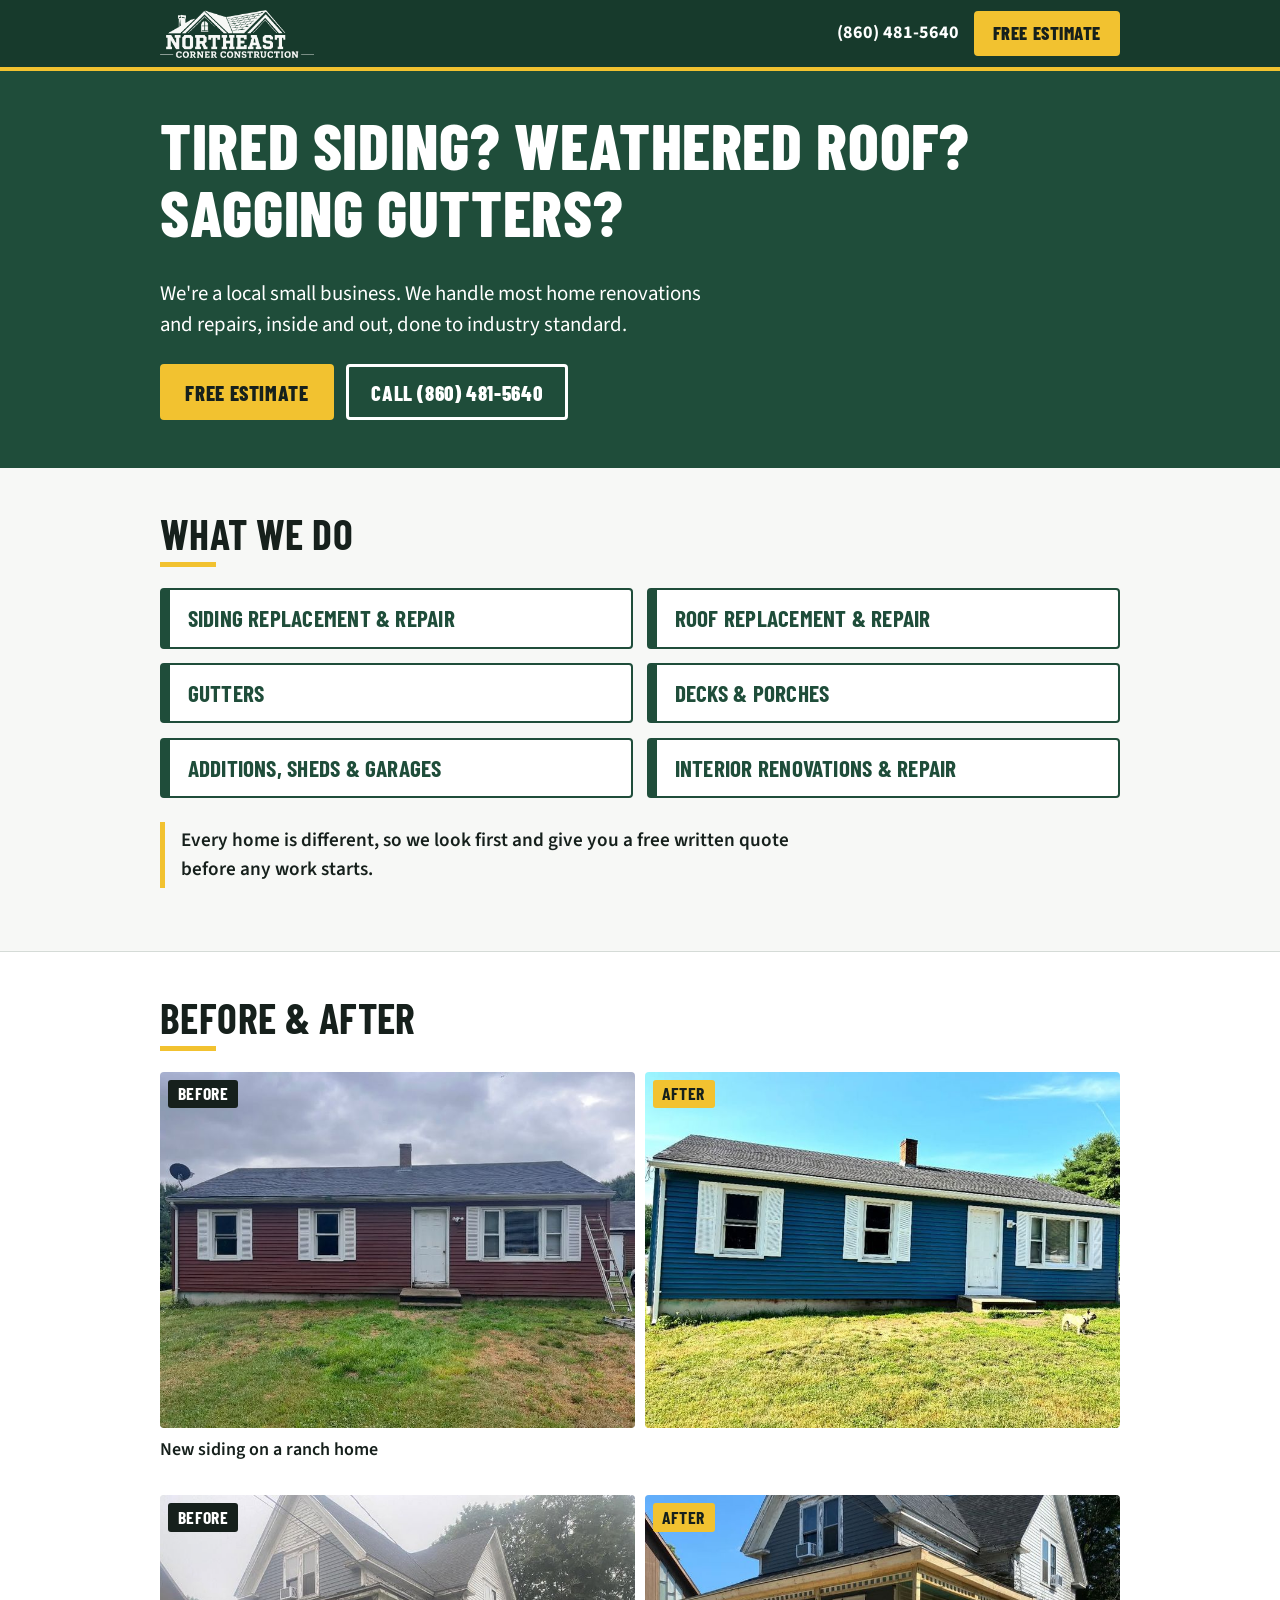
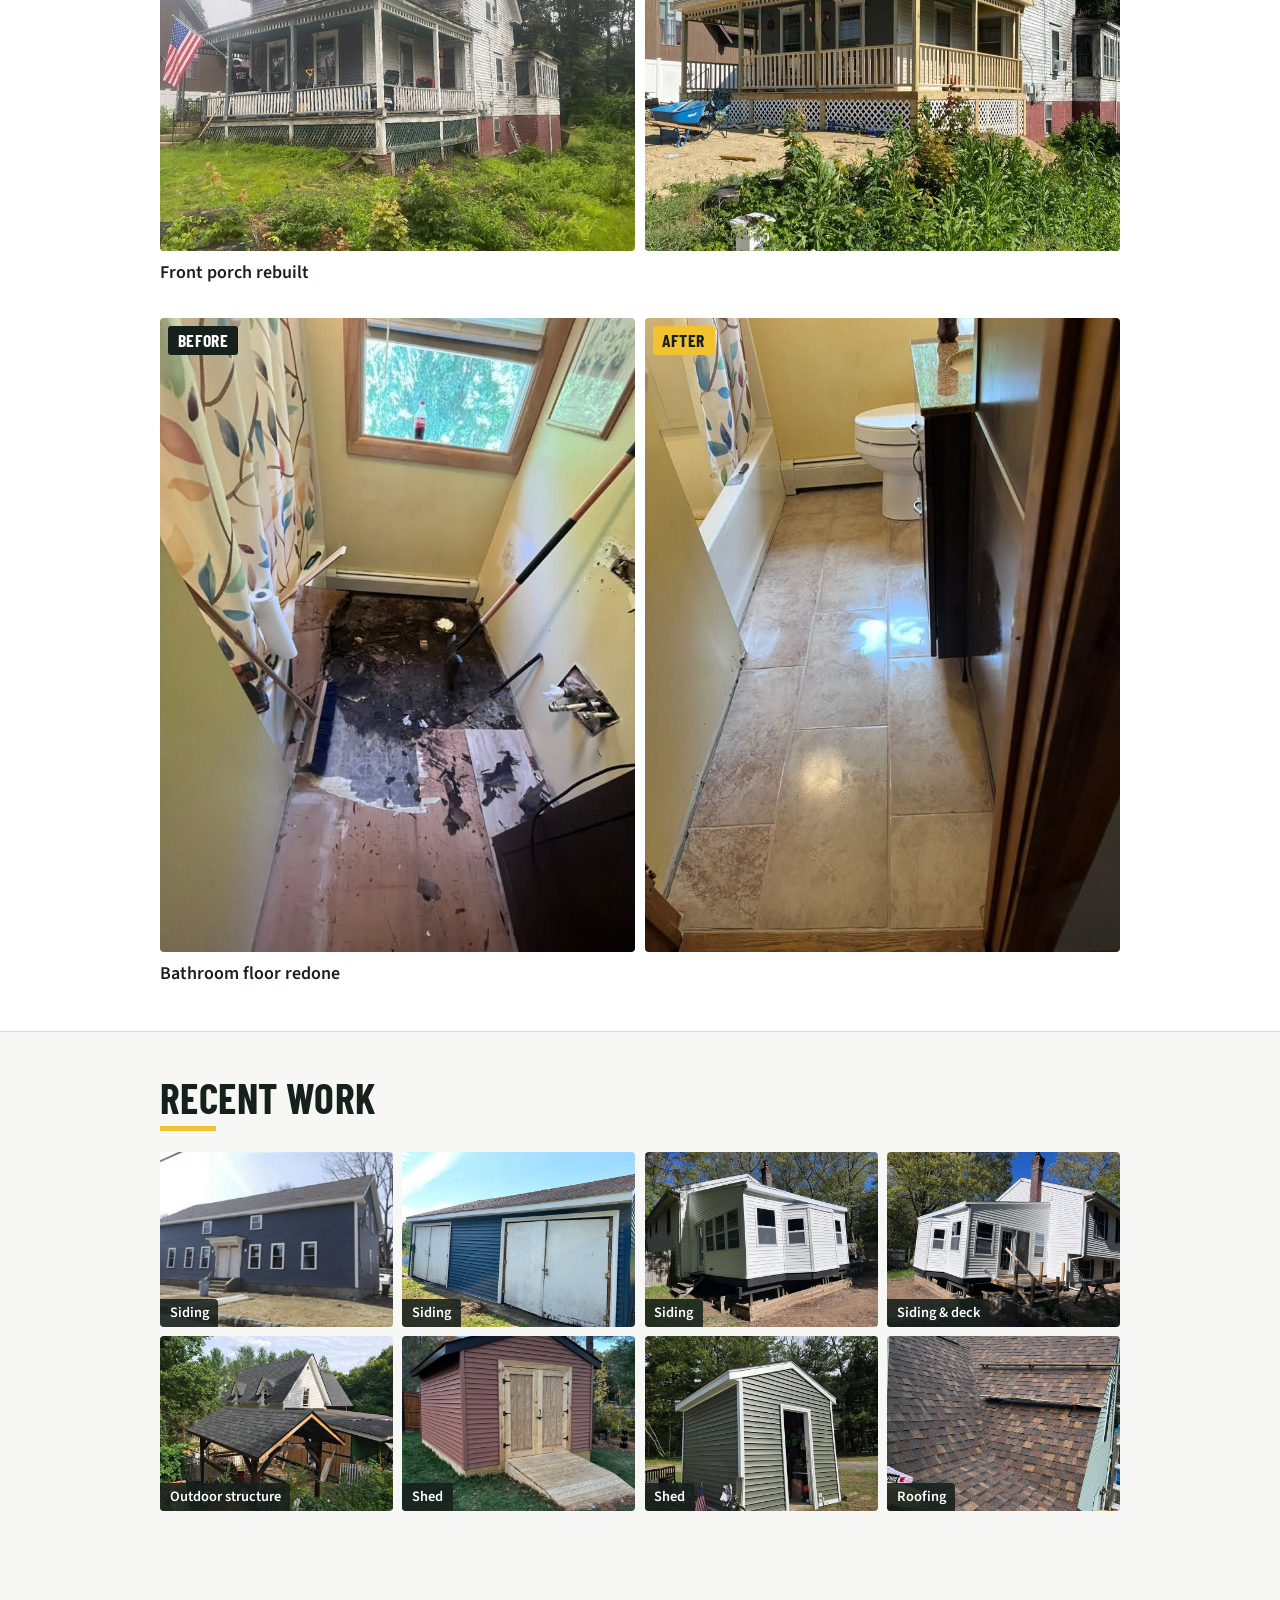
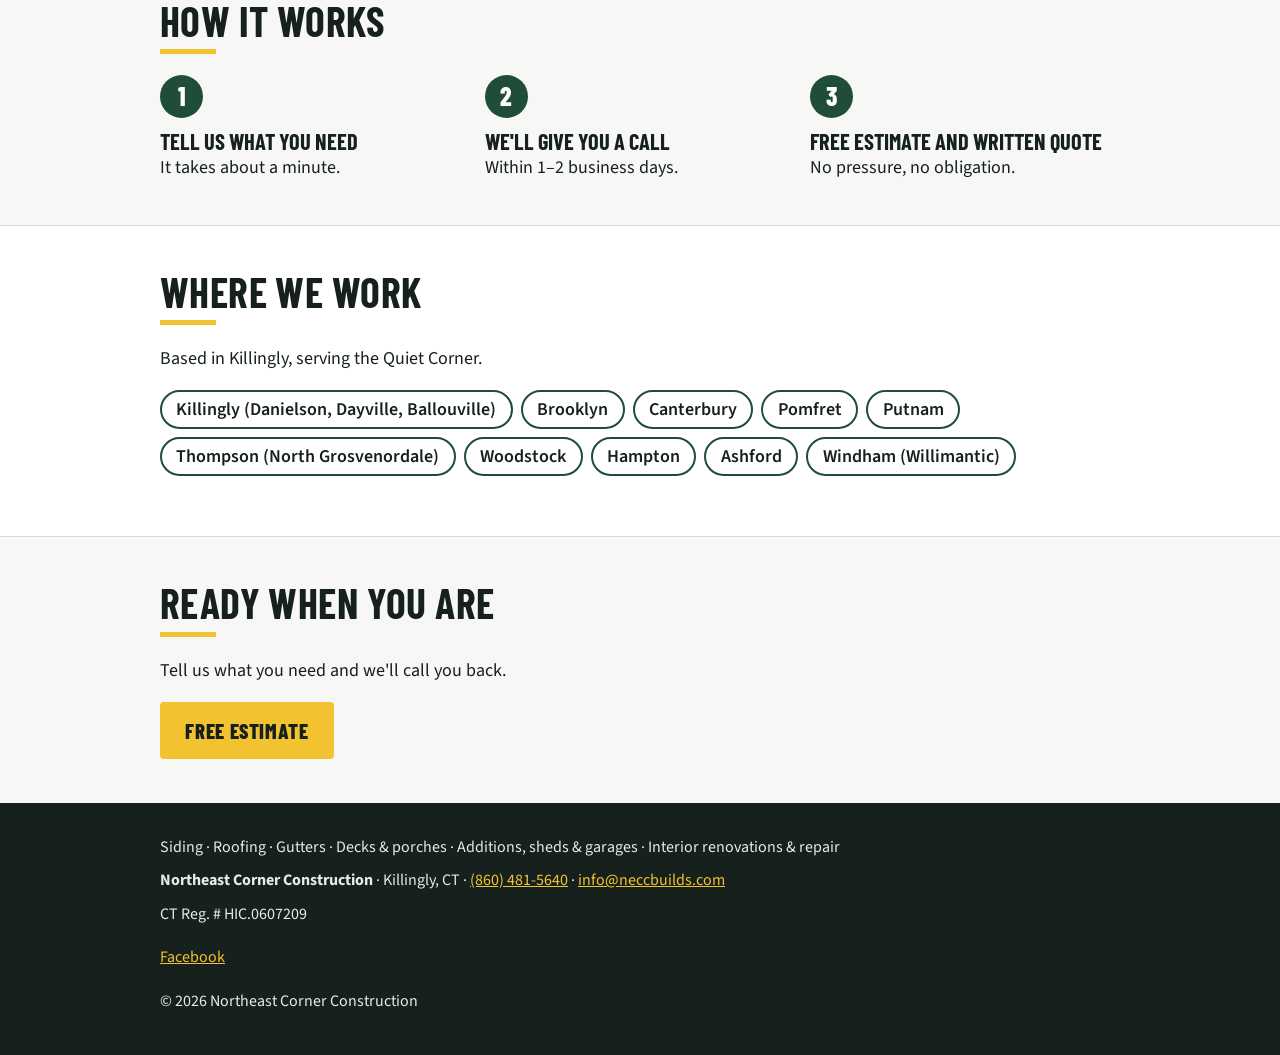
==== commit d9ce0a36: "Headline: 'Tired siding? Weathered roof? Sagging gutters?' Co-Authored-By: Claude Sonnet 5.5 <norepl" ====
--- a/index.html
+++ b/index.html
@@ -72,7 +72,7 @@
   <main id="main">
     <section class="hero">
       <div class="wrap">
-        <h1>Tired siding? Weathered roof? Rickety deck?</h1>
+        <h1>Tired siding? Weathered roof? Sagging gutters?</h1>
         <p class="sub">We're a local small business. We handle most home renovations and repairs, inside and out, done to industry standard.</p>
         <div class="cta-row">
           <a class="btn" href="/estimate/?src=website">Free estimate</a>
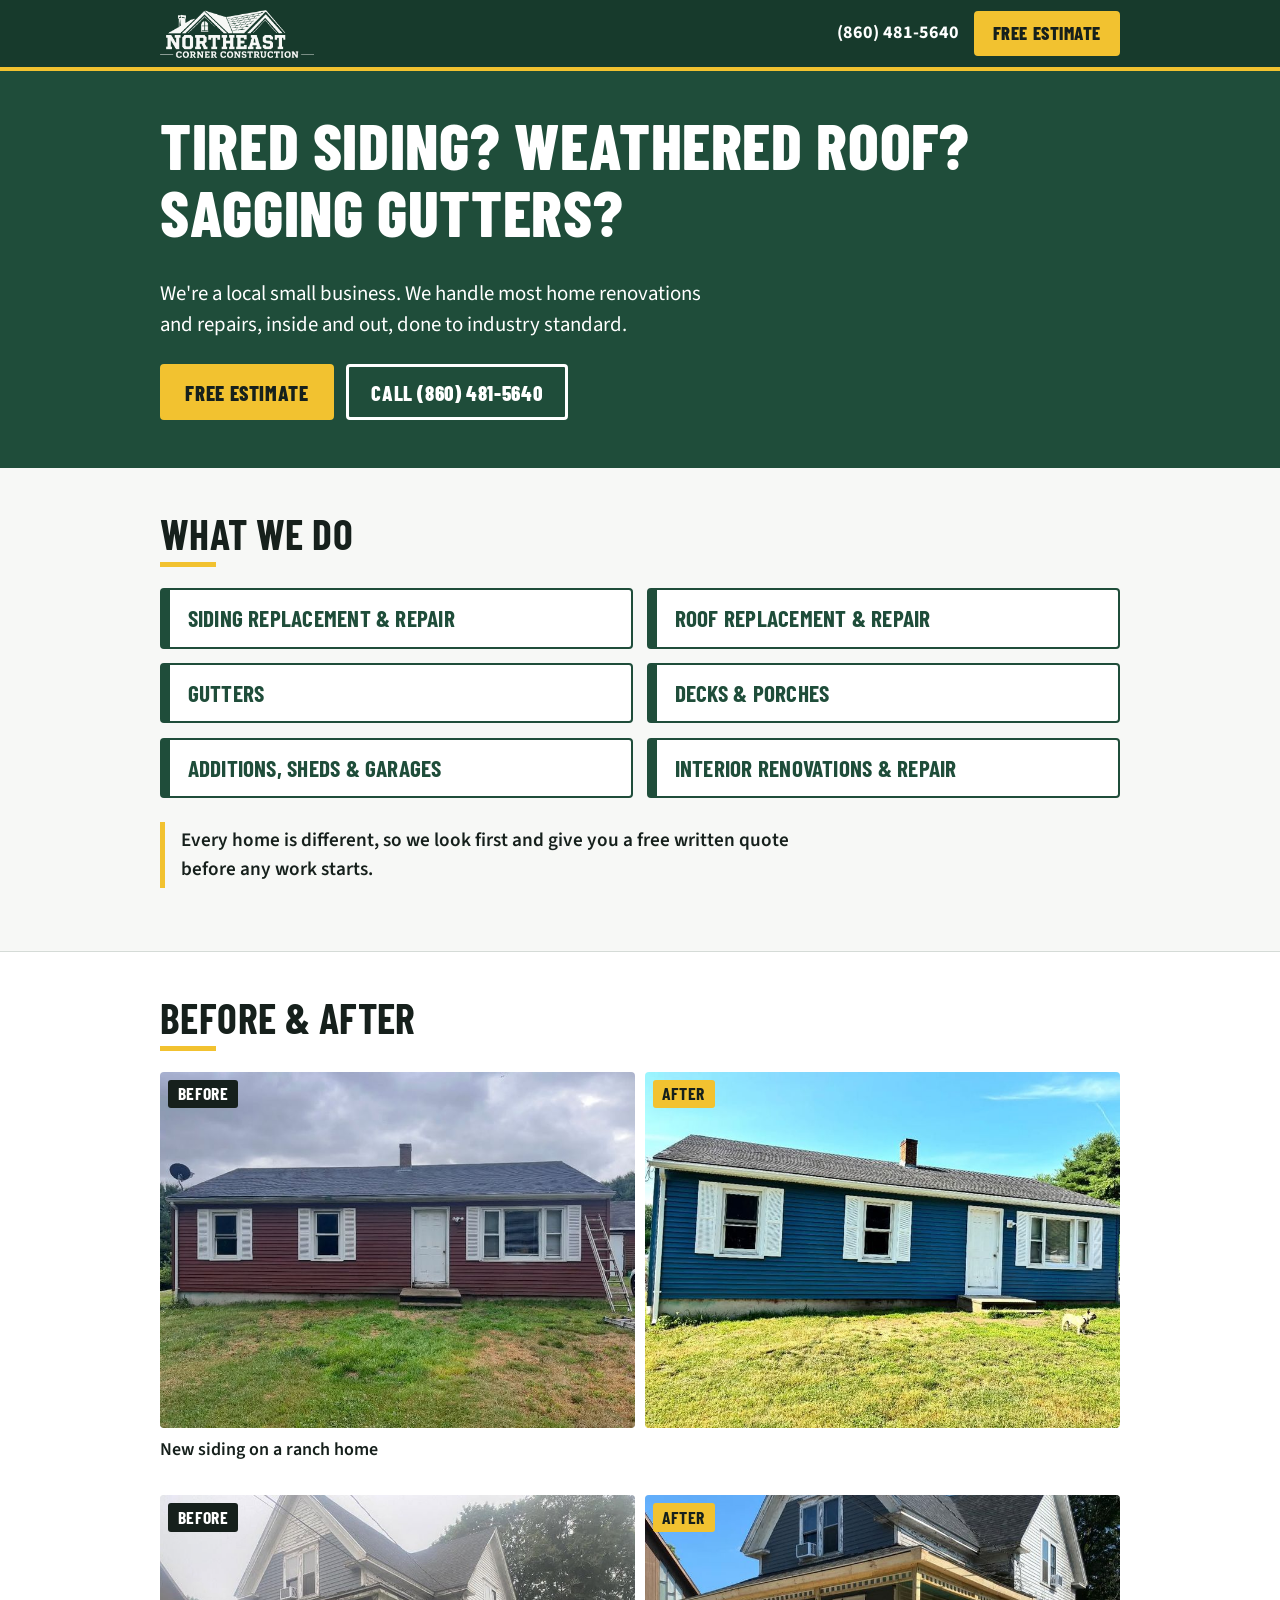
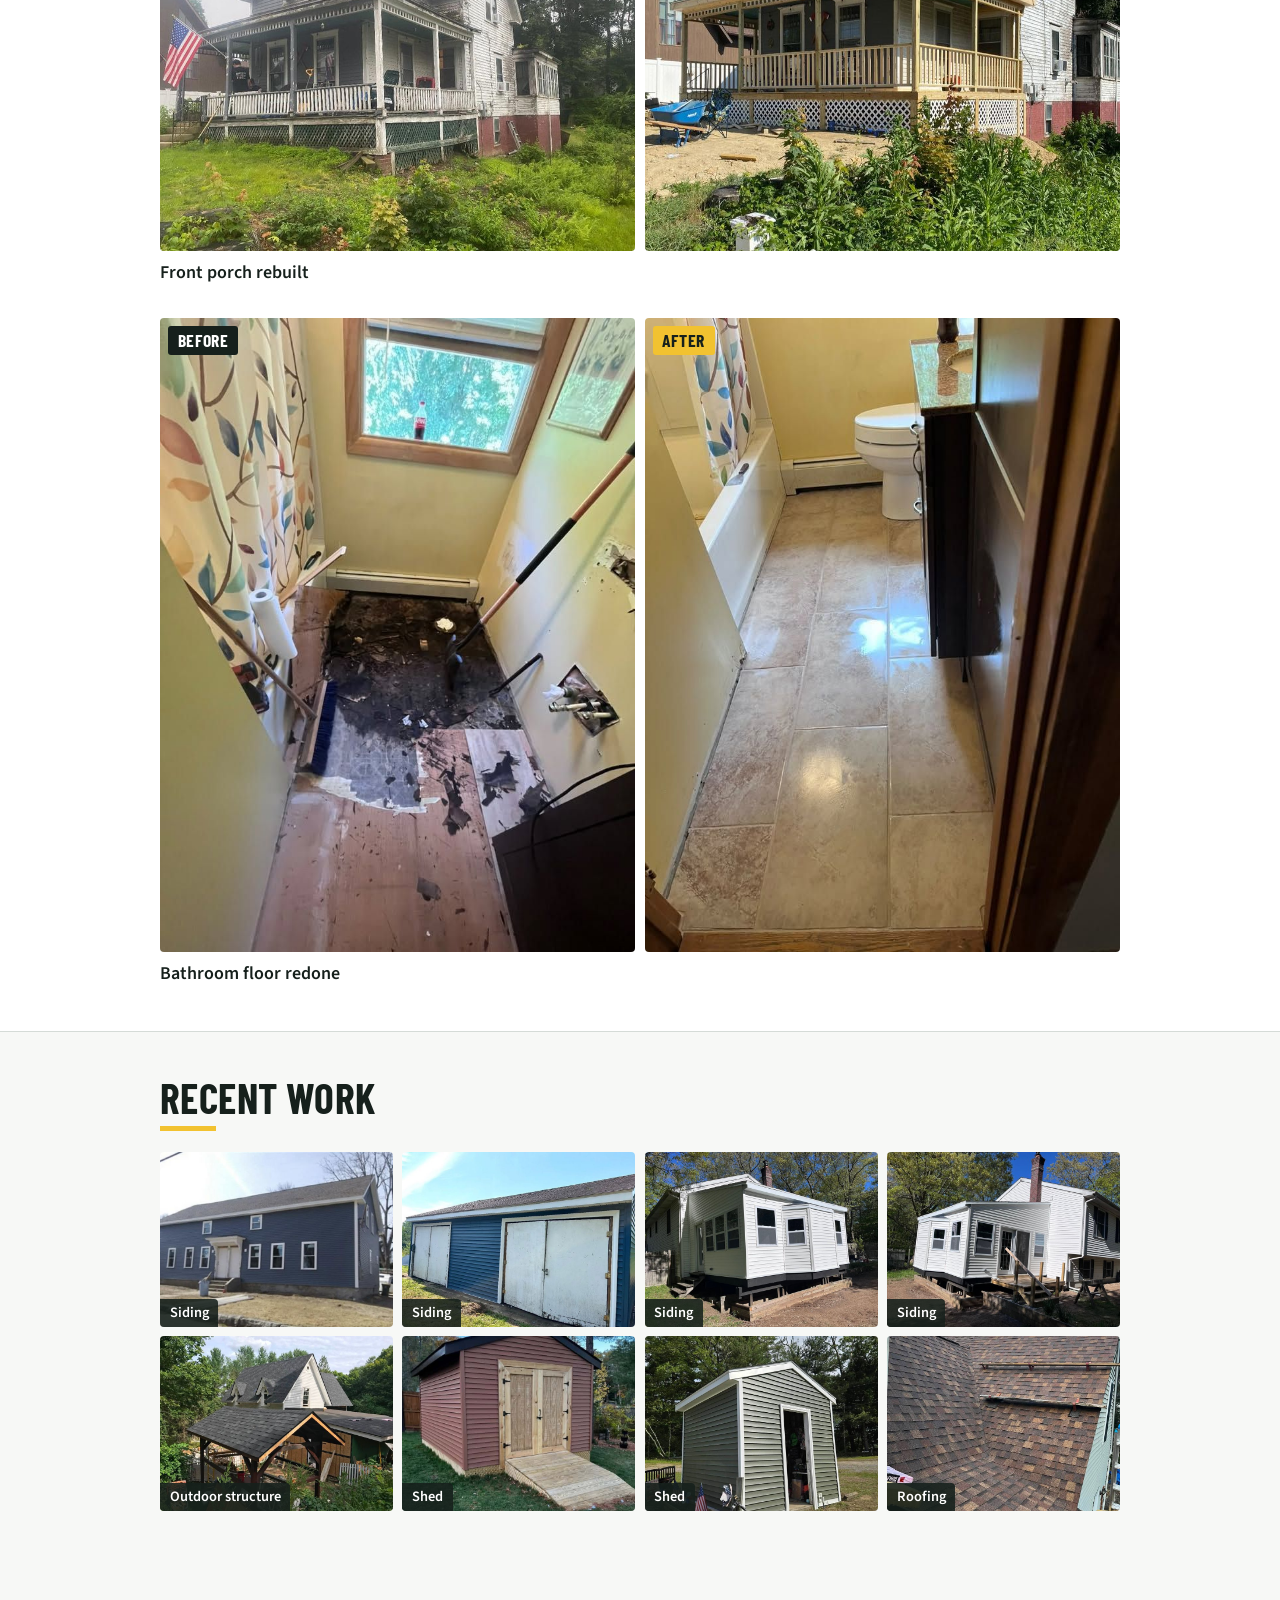
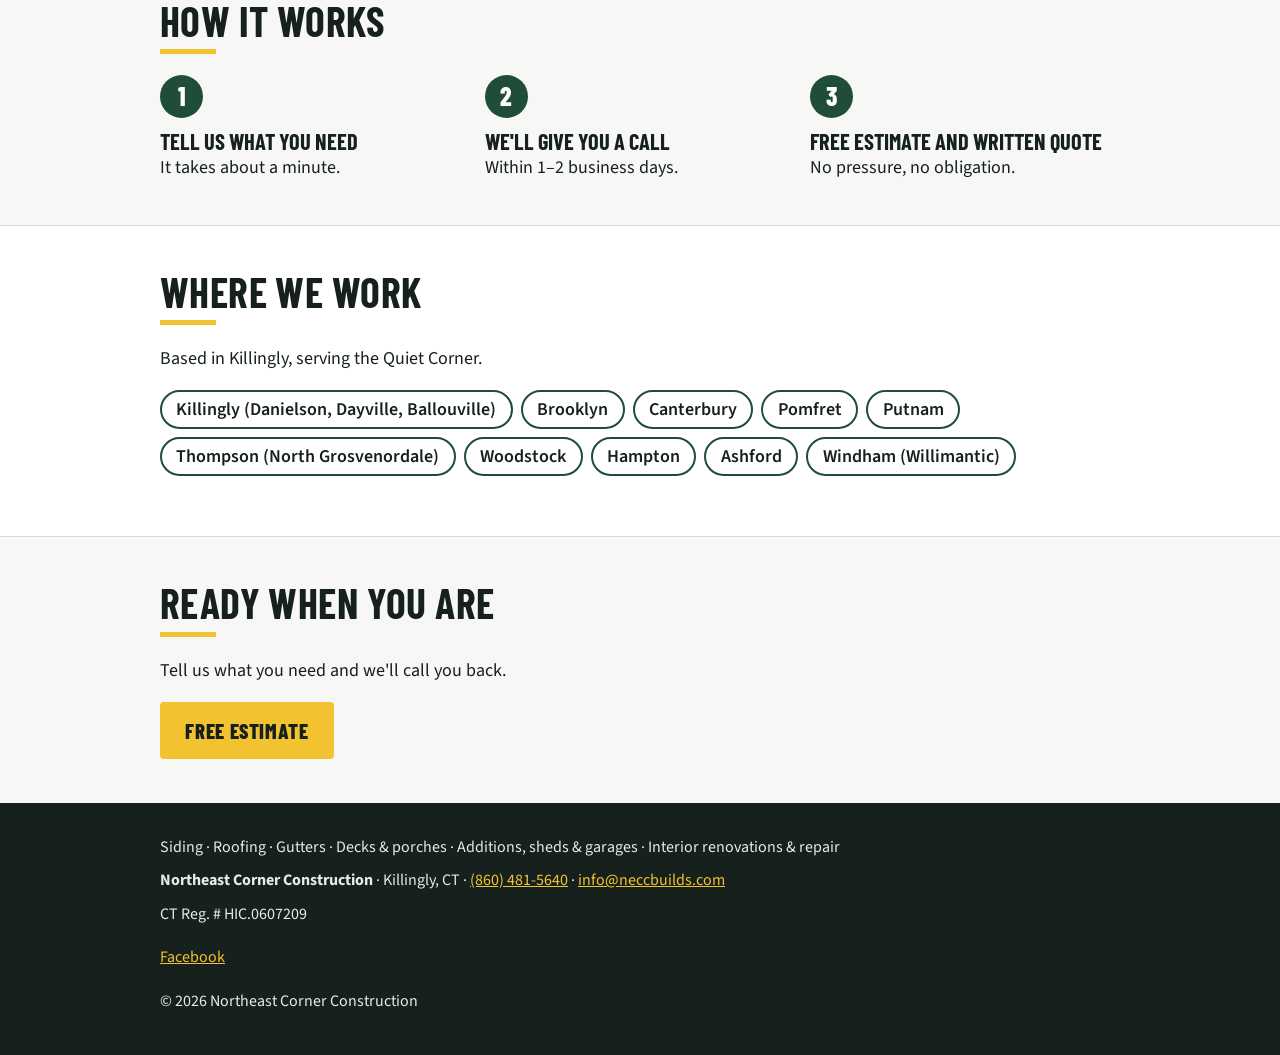
==== commit 77c1d60d: "White rear photo is just a siding job: caption 'Siding', alt text without the deck, file renamed sid" ====
--- a/index.html
+++ b/index.html
@@ -132,7 +132,7 @@
           <li><a href="/img/work/colonial-blue-siding-after.jpg"><img src="/img/work/colonial-blue-siding-after.jpg" srcset="/img/work/colonial-blue-siding-after-800.jpg 800w, /img/work/colonial-blue-siding-after.jpg 828w" sizes="(min-width: 62rem) 240px, (min-width: 40rem) 23vw, 46vw" alt="Two-story house with new blue vinyl siding and white window trim" width="828" height="541" loading="lazy" decoding="async"><span class="cat">Siding</span></a></li>
           <li><a href="/img/work/garage-after-blue.jpg"><img src="/img/work/garage-after-blue.jpg" srcset="/img/work/garage-after-blue-800.jpg 800w, /img/work/garage-after-blue.jpg 960w" sizes="(min-width: 62rem) 240px, (min-width: 40rem) 23vw, 46vw" alt="Detached garage with new blue vinyl siding and white trim" width="960" height="706" loading="lazy" decoding="async"><span class="cat">Siding</span></a></li>
           <li><a href="/img/work/siding-white-corner.jpg"><img src="/img/work/siding-white-corner.jpg" srcset="/img/work/siding-white-corner-800.jpg 800w, /img/work/siding-white-corner.jpg 1600w" sizes="(min-width: 62rem) 240px, (min-width: 40rem) 23vw, 46vw" alt="House with new white vinyl siding and several windows on a raised black foundation" width="1600" height="1200" loading="lazy" decoding="async"><span class="cat">Siding</span></a></li>
-          <li><a href="/img/work/siding-white-rear-deck.jpg"><img src="/img/work/siding-white-rear-deck.jpg" srcset="/img/work/siding-white-rear-deck-800.jpg 800w, /img/work/siding-white-rear-deck.jpg 1600w" sizes="(min-width: 62rem) 240px, (min-width: 40rem) 23vw, 46vw" alt="New white vinyl siding at the back of a house with a new wood deck and steps" width="1600" height="1200" loading="lazy" decoding="async"><span class="cat">Siding & deck</span></a></li>
+          <li><a href="/img/work/siding-white-rear.jpg"><img src="/img/work/siding-white-rear.jpg" srcset="/img/work/siding-white-rear-800.jpg 800w, /img/work/siding-white-rear.jpg 1600w" sizes="(min-width: 62rem) 240px, (min-width: 40rem) 23vw, 46vw" alt="New white vinyl siding at the back of a house" width="1600" height="1200" loading="lazy" decoding="async"><span class="cat">Siding</span></a></li>
           <li><a href="/img/work/pavilion-timber-frame-shingle-roof.jpg"><img src="/img/work/pavilion-timber-frame-shingle-roof.jpg" srcset="/img/work/pavilion-timber-frame-shingle-roof-800.jpg 800w, /img/work/pavilion-timber-frame-shingle-roof.jpg 1600w" sizes="(min-width: 62rem) 240px, (min-width: 40rem) 23vw, 46vw" alt="Timber-frame pavilion with a new black shingle roof beside a house being re-roofed" width="1600" height="1200" loading="lazy" decoding="async"><span class="cat">Outdoor structure</span></a></li>
           <li><a href="/img/work/shed-red-vinyl-front-ramp.jpg"><img src="/img/work/shed-red-vinyl-front-ramp.jpg" sizes="(min-width: 62rem) 240px, (min-width: 40rem) 23vw, 46vw" alt="Red vinyl-sided shed with double wood doors and a ramp" width="720" height="960" loading="lazy" decoding="async"><span class="cat">Shed</span></a></li>
           <li><a href="/img/work/shed-green-vinyl-front.jpg"><img src="/img/work/shed-green-vinyl-front.jpg" srcset="/img/work/shed-green-vinyl-front-800.jpg 800w, /img/work/shed-green-vinyl-front.jpg 1536w" sizes="(min-width: 62rem) 240px, (min-width: 40rem) 23vw, 46vw" alt="Green vinyl-sided shed with white trim and an open door" width="1536" height="2048" loading="lazy" decoding="async"><span class="cat">Shed</span></a></li>
